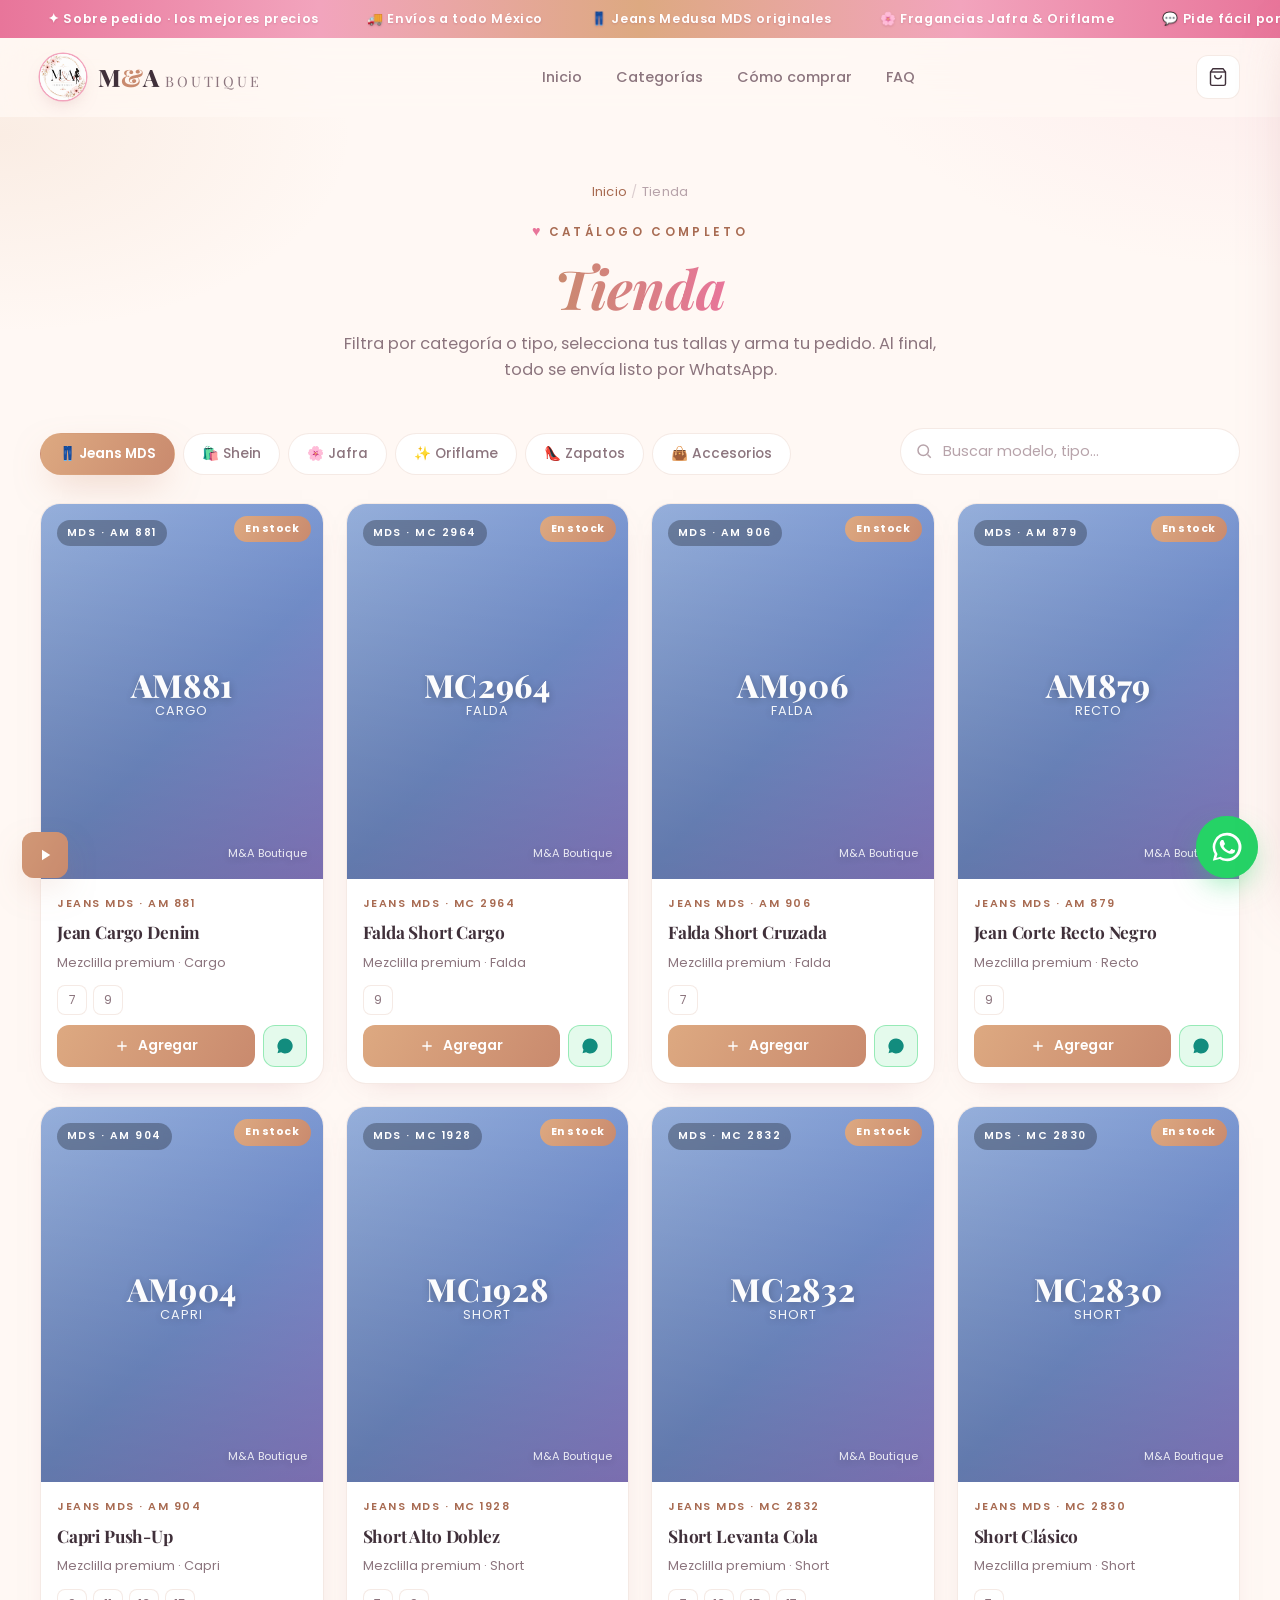
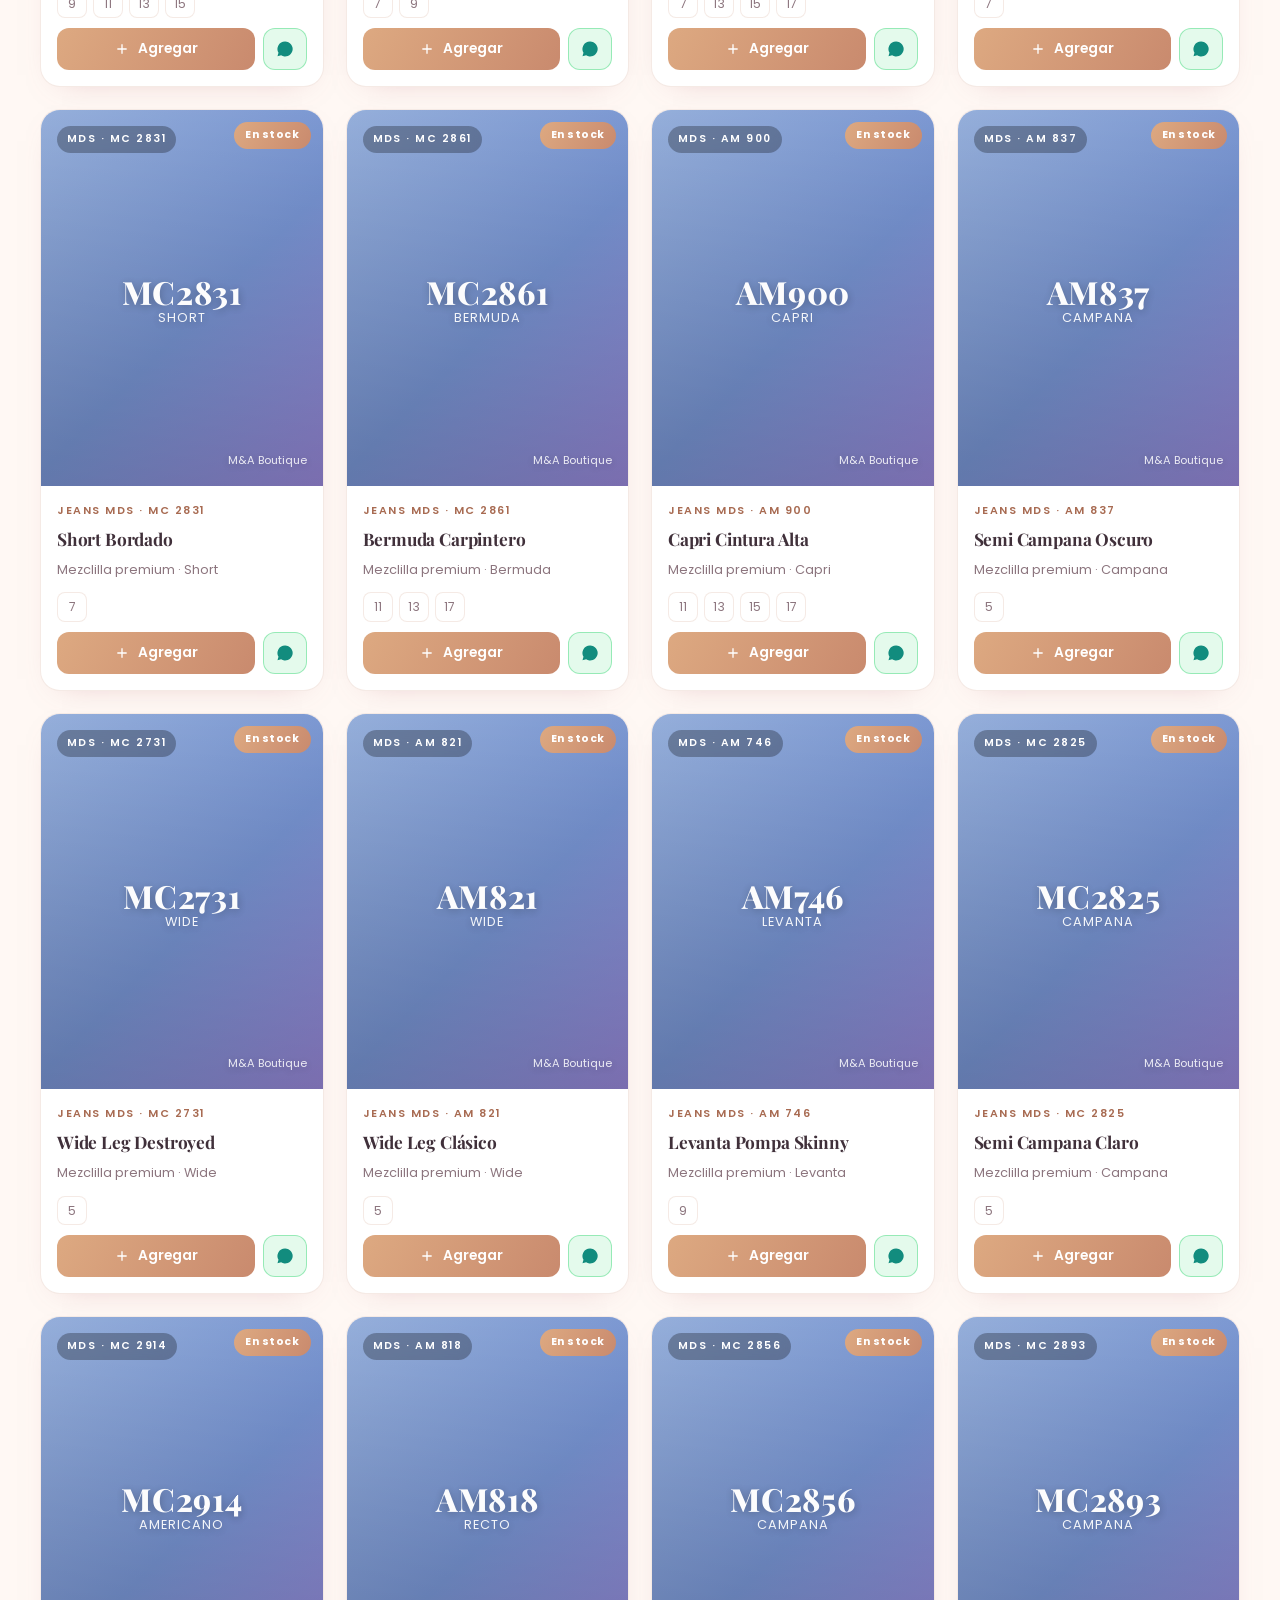
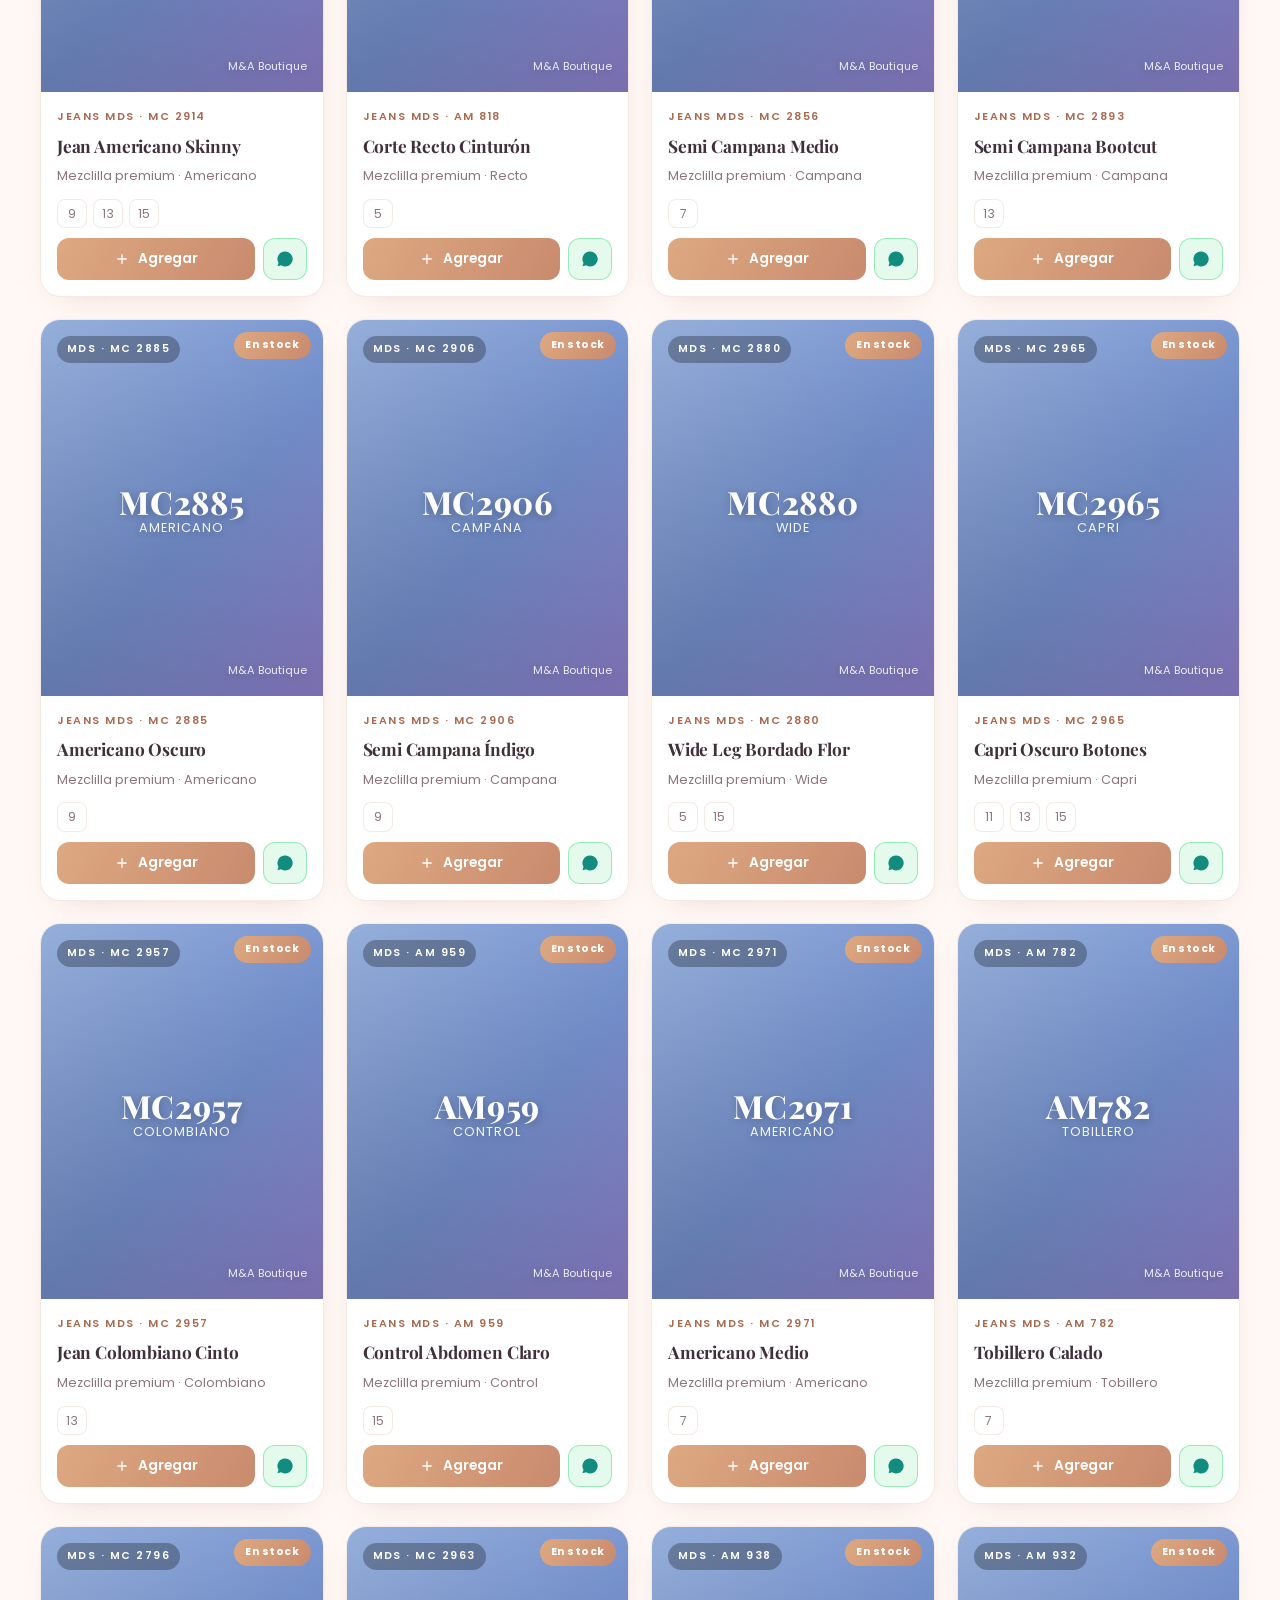
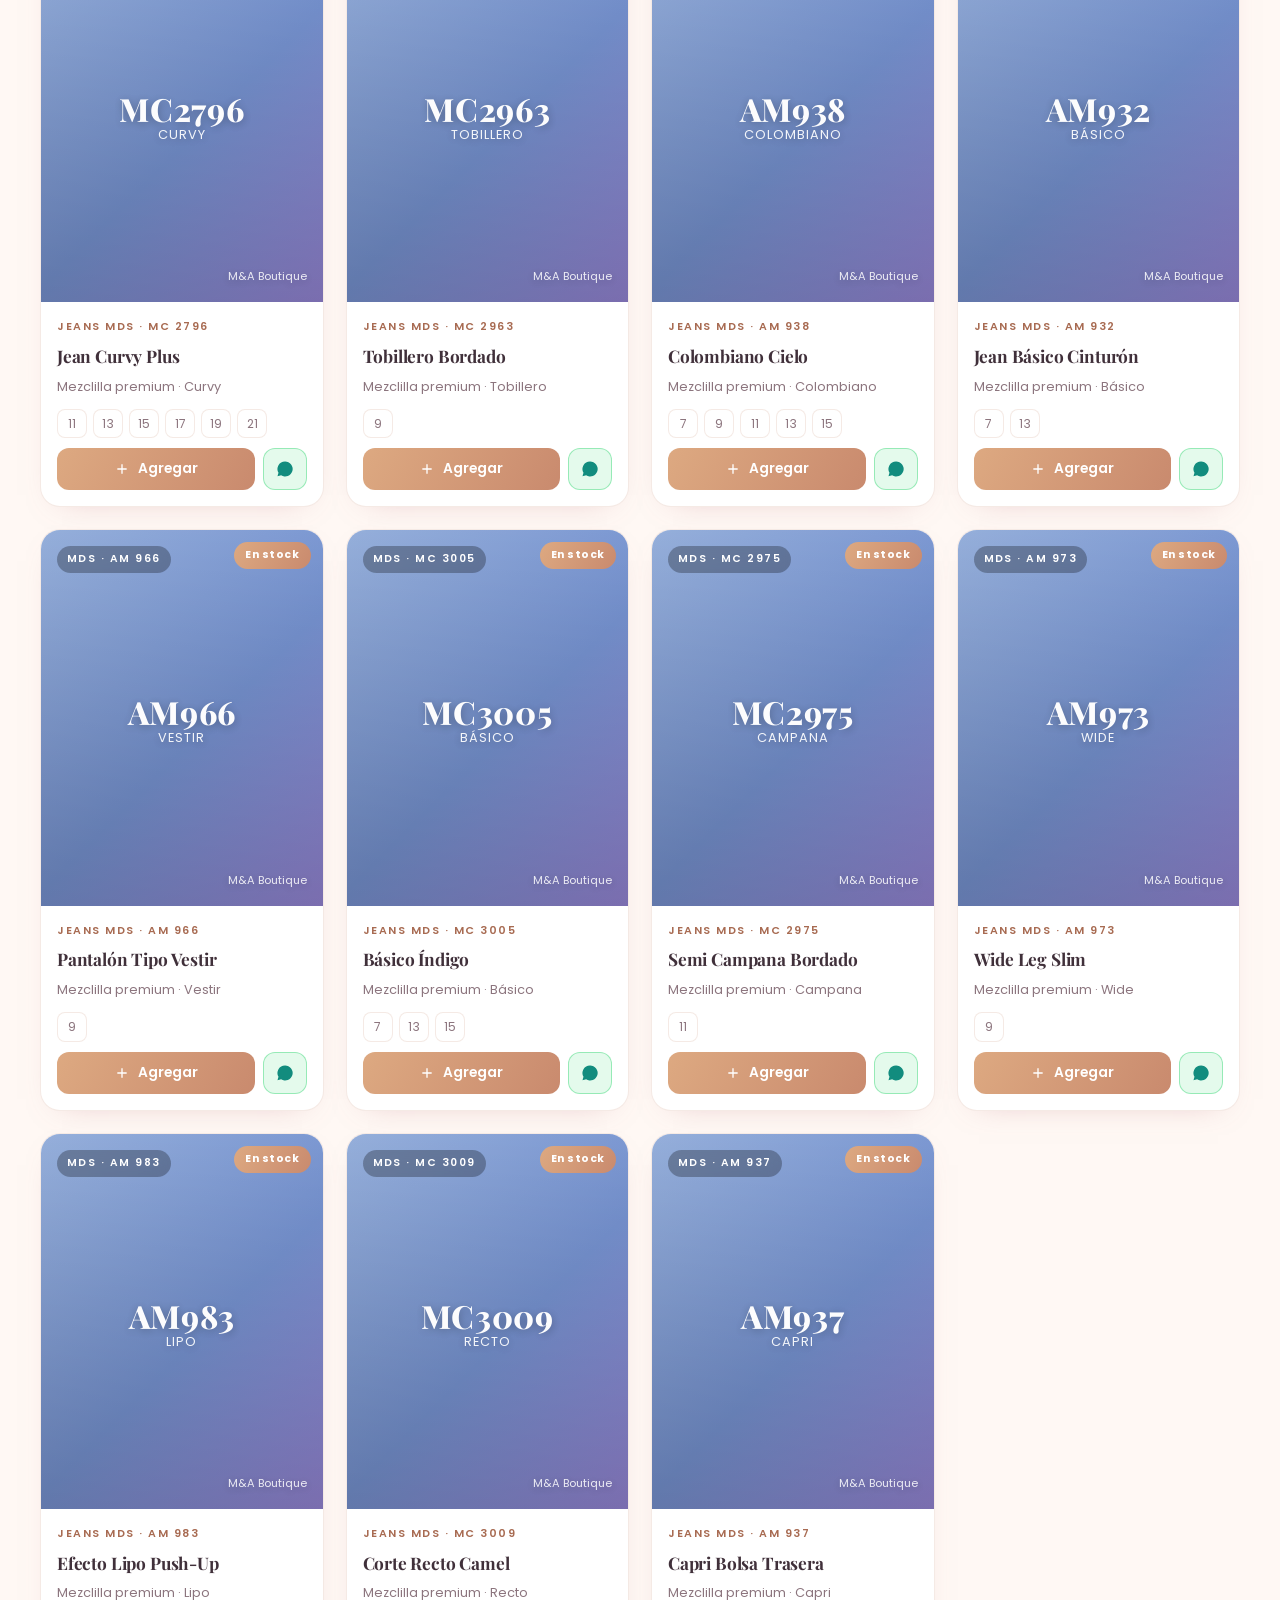
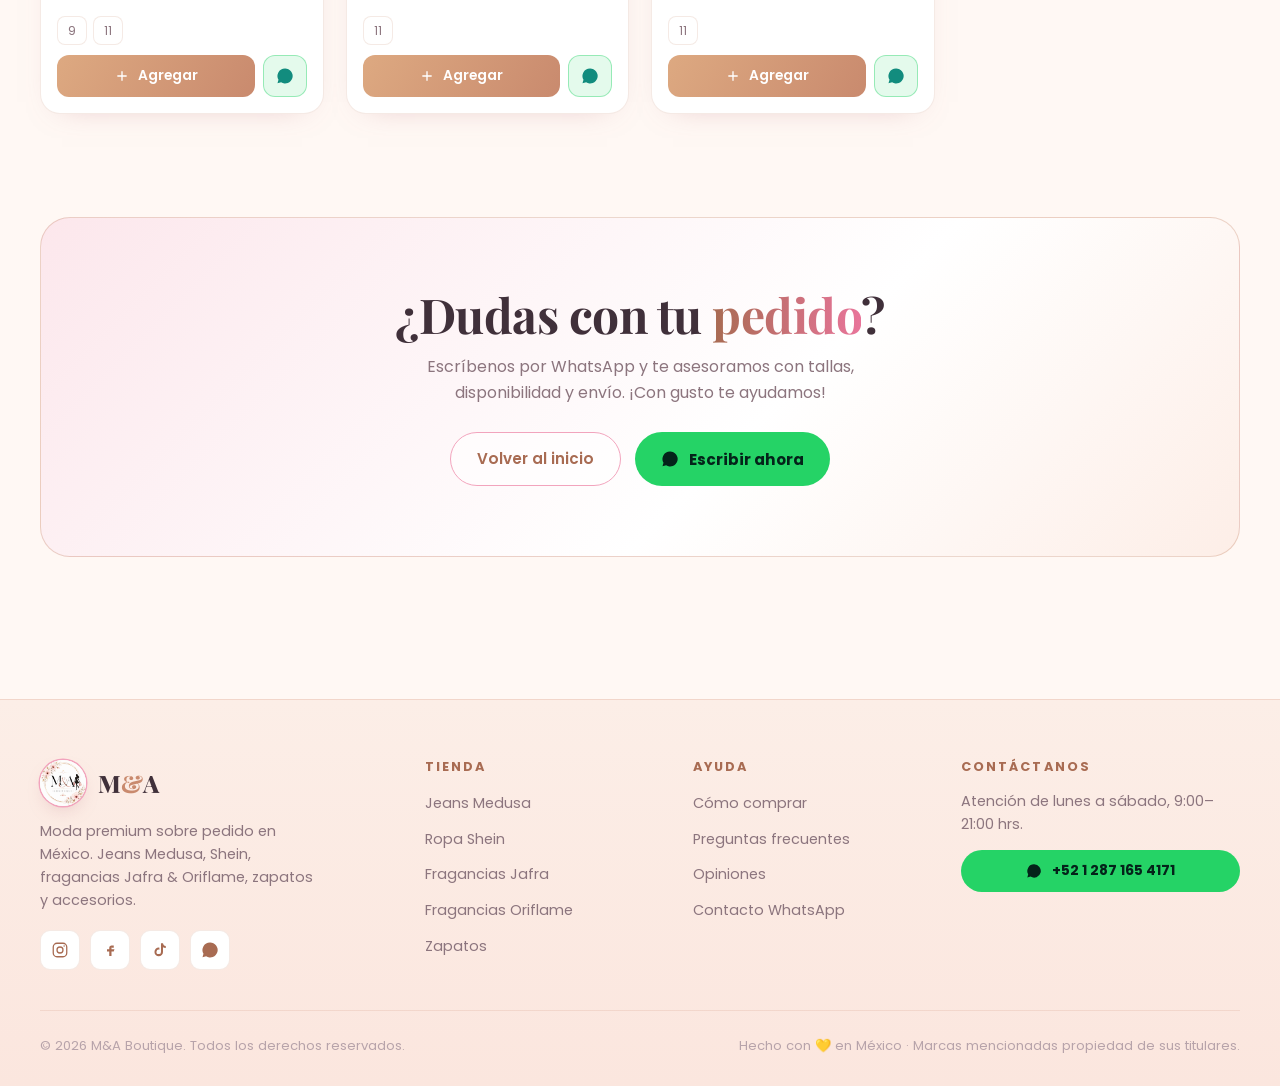
==== tienda.html @ 60275127 "M&A Boutique: sitio de ventas estático inicial - index.html (landing + destacados) y tienda.html (ca" ====
<!DOCTYPE html>
<html lang="es-MX">
<head>
<meta charset="UTF-8">
<meta name="viewport" content="width=device-width, initial-scale=1">
<meta name="theme-color" content="#fff8f4">

<!-- ============ SEO ============ -->
<title>Tienda | M&A Boutique · Jeans Medusa, Shein, Jafra, Oriflame, Zapatos</title>
<meta name="description" content="Catálogo completo de M&A Boutique: jeans Medusa (MDS), ropa Shein, fragancias Jafra y Oriflame, zapatos y accesorios sobre pedido. Filtra, elige tus tallas y pide por WhatsApp.">
<meta name="robots" content="index, follow, max-image-preview:large">
<link rel="canonical" href="https://maboutique.pages.dev/tienda.html">
<meta name="geo.region" content="MX">

<!-- ============ Open Graph ============ -->
<meta property="og:type" content="website">
<meta property="og:site_name" content="M&A Boutique">
<meta property="og:title" content="Tienda | M&A Boutique">
<meta property="og:description" content="Catálogo completo: jeans Medusa, Shein, Jafra, Oriflame, zapatos y accesorios. Pide por WhatsApp.">
<meta property="og:locale" content="es_MX">
<meta property="og:url" content="https://maboutique.pages.dev/tienda.html">
<meta property="og:image" content="assets/img/og-cover.svg">

<link rel="icon" href="assets/img/favicon.svg" type="image/svg+xml">
<link rel="apple-touch-icon" href="assets/img/favicon.svg">

<link rel="preconnect" href="https://fonts.googleapis.com">
<link rel="preconnect" href="https://fonts.gstatic.com" crossorigin>
<link href="https://fonts.googleapis.com/css2?family=Dancing+Script:wght@600;700&family=Playfair+Display:ital,wght@0,600;0,700;0,800;1,600&family=Poppins:wght@300;400;500;600;700&display=swap" rel="stylesheet">

<link rel="stylesheet" href="assets/css/styles.css">

<script type="application/ld+json">
{
  "@context":"https://schema.org",
  "@type":"BreadcrumbList",
  "itemListElement":[
    {"@type":"ListItem","position":1,"name":"Inicio","item":"https://maboutique.pages.dev/"},
    {"@type":"ListItem","position":2,"name":"Tienda","item":"https://maboutique.pages.dev/tienda.html"}
  ]
}
</script>
</head>
<body>

<!-- ============ Announcement ============ -->
<div class="marquee" aria-hidden="true">
  <div class="marquee__track">
    <span>✦ Sobre pedido · los mejores precios</span>
    <span>🚚 Envíos a todo México</span>
    <span>👖 Jeans Medusa MDS originales</span>
    <span>🌸 Fragancias Jafra & Oriflame</span>
    <span>💬 Pide fácil por WhatsApp</span>
    <span>✦ Sobre pedido · los mejores precios</span>
    <span>🚚 Envíos a todo México</span>
    <span>👖 Jeans Medusa MDS originales</span>
    <span>🌸 Fragancias Jafra & Oriflame</span>
    <span>💬 Pide fácil por WhatsApp</span>
  </div>
</div>

<!-- ============ Header ============ -->
<header class="header" id="header">
  <div class="container nav">
    <a href="index.html" class="brand" aria-label="M&A Boutique inicio">
      <span class="brand__logo"><img src="assets/img/logo.png" alt="M&A Boutique" width="46" height="46"></span>
      <span>M<span class="amp">&amp;</span>A <span class="brand__word" style="font-weight:400;font-size:.9rem;letter-spacing:.2em;color:var(--muted)">BOUTIQUE</span></span>
    </a>
    <nav class="nav__links" aria-label="Principal">
      <a href="index.html">Inicio</a>
      <a href="index.html#categorias">Categorías</a>
      <a href="index.html#comprar">Cómo comprar</a>
      <a href="index.html#faq">FAQ</a>
    </nav>
    <div class="nav__actions">
      <button class="icon-btn" id="openCart" aria-label="Abrir mi pedido">
        <svg width="20" height="20" viewBox="0 0 24 24" fill="none" stroke="currentColor" stroke-width="1.7"><path d="M6 2 3 6v14a2 2 0 0 0 2 2h14a2 2 0 0 0 2-2V6l-3-4Z"/><path d="M3 6h18"/><path d="M16 10a4 4 0 0 1-8 0"/></svg>
        <span class="cart-count" id="cartCount">0</span>
      </button>
      <button class="burger icon-btn" id="burger" aria-label="Abrir menú">
        <svg width="20" height="20" viewBox="0 0 24 24" fill="none" stroke="currentColor" stroke-width="1.8"><path d="M3 6h18M3 12h18M3 18h18"/></svg>
      </button>
    </div>
  </div>
</header>

<!-- ============ Mobile menu ============ -->
<div class="mobile-menu" id="mobileMenu">
  <button class="mm-close" id="mmClose" aria-label="Cerrar">&times;</button>
  <a href="index.html">Inicio</a>
  <a href="index.html#categorias">Categorías</a>
  <a href="index.html#comprar">Cómo comprar</a>
  <a href="index.html#faq">FAQ</a>
</div>

<main id="top">

  <!-- ============ Encabezado de tienda ============ -->
  <section class="section" style="padding-block:clamp(36px,6vw,64px) 0">
    <div class="container">
      <div class="center" style="max-width:680px">
        <nav class="reveal" style="font-size:.82rem;color:var(--muted-2);margin-bottom:16px;letter-spacing:.02em">
          <a href="index.html" style="color:var(--gold-deep)">Inicio</a> <span style="opacity:.5">/</span> Tienda
        </nav>
        <span class="eyebrow reveal">Catálogo completo</span>
        <h1 class="section-title reveal d1"><span class="accent">Tienda</span></h1>
        <p class="section-sub center reveal d2">Filtra por categoría o tipo, selecciona tus tallas y arma tu pedido. Al final, todo se envía listo por WhatsApp.</p>
      </div>
    </div>
  </section>

  <!-- ============ Tienda ============ -->
  <section class="section" id="tienda" style="padding-top:clamp(28px,4vw,44px)">
    <div class="container">
      <div class="shop-head reveal">
        <div class="tabs" id="tabs"></div>
        <div class="search-wrap">
          <svg width="18" height="18" viewBox="0 0 24 24" fill="none" stroke="currentColor" stroke-width="2"><circle cx="11" cy="11" r="7"/><path d="m21 21-4.3-4.3"/></svg>
          <input type="search" id="search" placeholder="Buscar modelo, tipo…" aria-label="Buscar productos">
        </div>
      </div>
      <div class="grid" id="grid"></div>
    </div>
  </section>

  <!-- ============ CTA band ============ -->
  <section class="section" style="padding-top:0">
    <div class="container">
      <div class="cta-band reveal">
        <div class="cta-band__bg"></div>
        <h2>¿Dudas con tu <span class="grad-text">pedido</span>?</h2>
        <p>Escríbenos por WhatsApp y te asesoramos con tallas, disponibilidad y envío. ¡Con gusto te ayudamos!</p>
        <div class="btns">
          <a href="index.html" class="btn btn-ghost">Volver al inicio</a>
          <button class="btn btn-wa" id="ctaWa">
            <svg width="18" height="18" viewBox="0 0 24 24" fill="currentColor"><path d="M12 2a10 10 0 0 0-8.7 15l-1.3 4.7 4.8-1.3A10 10 0 1 0 12 2Z"/></svg>
            Escribir ahora
          </button>
        </div>
      </div>
    </div>
  </section>

</main>

<!-- ============ Footer ============ -->
<footer class="footer">
  <div class="container">
    <div class="footer__grid">
      <div class="footer__brand">
        <a href="index.html" class="brand"><span class="brand__logo"><img src="assets/img/logo.png" alt="M&A Boutique" width="46" height="46"></span><span>M<span class="amp">&amp;</span>A</span></a>
        <p>Moda premium sobre pedido en México. Jeans Medusa, Shein, fragancias Jafra & Oriflame, zapatos y accesorios.</p>
        <div class="socials">
          <a href="#" aria-label="Instagram"><svg width="18" height="18" viewBox="0 0 24 24" fill="none" stroke="currentColor" stroke-width="1.7"><rect x="3" y="3" width="18" height="18" rx="5"/><circle cx="12" cy="12" r="4"/><circle cx="17.5" cy="6.5" r="1" fill="currentColor" stroke="none"/></svg></a>
          <a href="#" aria-label="Facebook"><svg width="18" height="18" viewBox="0 0 24 24" fill="currentColor"><path d="M14 9h3V6h-3c-1.7 0-3 1.3-3 3v2H8v3h3v6h3v-6h3l1-3h-4V9c0-.6.4-1 1-1Z"/></svg></a>
          <a href="#" aria-label="TikTok"><svg width="18" height="18" viewBox="0 0 24 24" fill="currentColor"><path d="M16 3c.3 2.1 1.6 3.6 3.7 3.8v2.6c-1.3.1-2.6-.3-3.7-1v6.1a5.7 5.7 0 1 1-5.7-5.7c.3 0 .6 0 .9.1v2.7a3 3 0 1 0 2.1 2.9V3H16Z"/></svg></a>
          <a href="#" id="waFoot" aria-label="WhatsApp"><svg width="18" height="18" viewBox="0 0 24 24" fill="currentColor"><path d="M12 2a10 10 0 0 0-8.7 15l-1.3 4.7 4.8-1.3A10 10 0 1 0 12 2Z"/></svg></a>
        </div>
      </div>
      <div><h4>Tienda</h4><ul>
        <li><a href="tienda.html?cat=medusa">Jeans Medusa</a></li>
        <li><a href="tienda.html?cat=shein">Ropa Shein</a></li>
        <li><a href="tienda.html?cat=jafra">Fragancias Jafra</a></li>
        <li><a href="tienda.html?cat=oriflame">Fragancias Oriflame</a></li>
        <li><a href="tienda.html?cat=zapatos">Zapatos</a></li>
      </ul></div>
      <div><h4>Ayuda</h4><ul>
        <li><a href="index.html#comprar">Cómo comprar</a></li>
        <li><a href="index.html#faq">Preguntas frecuentes</a></li>
        <li><a href="index.html#opiniones">Opiniones</a></li>
        <li><a href="#" id="waHelp">Contacto WhatsApp</a></li>
      </ul></div>
      <div>
        <h4>Contáctanos</h4>
        <p style="color:var(--muted);font-size:.9rem;margin-bottom:14px">Atención de lunes a sábado, 9:00–21:00 hrs.</p>
        <a href="#" class="btn btn-wa btn-sm" id="waFootBtn" style="width:100%">
          <svg width="16" height="16" viewBox="0 0 24 24" fill="currentColor"><path d="M12 2a10 10 0 0 0-8.7 15l-1.3 4.7 4.8-1.3A10 10 0 1 0 12 2Z"/></svg>
          +52 1 287 165 4171
        </a>
      </div>
    </div>
    <div class="footer__bar">
      <span>© <span id="year"></span> M&A Boutique. Todos los derechos reservados.</span>
      <span>Hecho con 💛 en México · Marcas mencionadas propiedad de sus titulares.</span>
    </div>
  </div>
</footer>

<!-- ============ WhatsApp float ============ -->
<div class="wa-float">
  <div class="wa-bubble" id="waBubble">
    <button class="close" id="waBubbleClose" aria-label="Cerrar">&times;</button>
    <b>M&A Boutique</b>
    <p>¡Hola! 👋 ¿Te ayudo a armar tu pedido? Escríbenos, respondemos rápido.</p>
  </div>
  <button class="wa-btn" id="waBtn" aria-label="Chatear por WhatsApp">
    <svg viewBox="0 0 24 24" fill="currentColor"><path d="M17.5 14.4c-.3-.2-1.7-.8-2-1-.3-.1-.5-.1-.6.2s-.7.9-.9 1.1c-.2.2-.3.2-.6.1-1.6-.8-2.6-1.4-3.7-3.2-.3-.5.3-.5.8-1.5.1-.2 0-.4 0-.5s-.6-1.5-.9-2.1c-.2-.5-.4-.4-.6-.4h-.5c-.2 0-.5.1-.7.3-.9.9-1.1 2-.7 3.2.6 1.9 1.9 3.4 3.6 4.6 2.3 1.6 3.7 1.7 4.9 1.5.7-.1 1.7-.7 1.9-1.4.2-.6.2-1.2.2-1.3-.1-.1-.3-.2-.6-.3Z"/><path d="M12 2a10 10 0 0 0-8.7 15l-1.3 4.7 4.8-1.3A10 10 0 1 0 12 2Zm0 18.2c-1.5 0-3-.4-4.3-1.1l-.3-.2-2.9.8.8-2.8-.2-.3A8.2 8.2 0 1 1 12 20.2Z"/></svg>
  </button>
</div>

<!-- Back to top -->
<button class="totop" id="toTop" aria-label="Volver arriba">
  <svg width="20" height="20" viewBox="0 0 24 24" fill="none" stroke="currentColor" stroke-width="2"><path d="M12 19V5M6 11l6-6 6 6"/></svg>
</button>

<!-- Música de fondo -->
<audio id="bgMusic" loop preload="auto"><source src="assets/audio/bg-music.mp3" type="audio/mpeg"></audio>
<button class="music-btn" id="musicBtn" aria-label="Reproducir música" title="Música de fondo">
  <span class="eq"><i></i><i></i><i></i><i></i></span>
  <svg class="icon-play" viewBox="0 0 24 24" fill="currentColor"><path d="M8 5v14l11-7z"/></svg>
</button>

<!-- ============ Cart drawer ============ -->
<div class="overlay" id="overlay"></div>
<aside class="drawer" id="drawer" aria-label="Mi pedido">
  <div class="drawer__head">
    <div><h3>Mi pedido</h3><div class="count" id="drawerCount">0 artículos</div></div>
    <button class="icon-btn" id="closeCart" aria-label="Cerrar">
      <svg width="20" height="20" viewBox="0 0 24 24" fill="none" stroke="currentColor" stroke-width="2"><path d="M18 6 6 18M6 6l12 12"/></svg>
    </button>
  </div>
  <div class="drawer__items" id="drawerItems"></div>
  <div class="drawer__foot" id="drawerFoot">
    <div class="drawer__total"><span>Total de artículos</span><b id="totalItems">0</b></div>
    <button class="btn btn-wa btn-block" id="checkout">
      <svg width="18" height="18" viewBox="0 0 24 24" fill="currentColor"><path d="M12 2a10 10 0 0 0-8.7 15l-1.3 4.7 4.8-1.3A10 10 0 1 0 12 2Z"/></svg>
      Finalizar pedido por WhatsApp
    </button>
    <p class="drawer__note">Tu pedido se enviará listo a nuestro WhatsApp. Confirmamos precio y disponibilidad antes de pagar.</p>
  </div>
</aside>

<div class="toast-wrap" id="toastWrap"></div>

<script src="assets/js/products.js"></script>
<script src="assets/js/app.js"></script>
</body>
</html>
---- assets/css/styles.css ----
/* =============================================================
   M&A BOUTIQUE — Design System
   Cute · romántico · rose-gold + rosa pétalo + crema (según logo)
   ============================================================= */

:root{
  /* Paleta clara "cute" */
  --bg:            #fff8f4;
  --bg-2:          #fceee7;
  --surface:       #ffffff;
  --surface-2:     #fdf2ec;
  --line:          rgba(200,138,110,.18);
  --line-strong:   rgba(200,138,110,.34);
  --text:          #40303a;
  --muted:         #8c757e;
  --muted-2:       #b7a3aa;

  --gold:          #c98a6e;   /* rose-gold principal */
  --gold-2:        #dda981;   /* rose-gold claro */
  --gold-deep:     #a86b52;   /* cobre */
  --rose:          #f2a4bd;   /* rosa pétalo */
  --rose-2:        #e8759a;   /* rosa fuerte */
  --blush:         #fce7ec;
  --wa:            #25d366;
  --wa-dark:       #128c7e;

  /* Gradientes por categoría (pastel cute) */
  --g-medusa:    linear-gradient(135deg,#9db8e6 0%,#7c9adb 55%,#9d8ce0 100%);
  --g-shein:     linear-gradient(135deg,#ff9ec4 0%,#f072b0 60%,#c77df0 100%);
  --g-jafra:     linear-gradient(135deg,#f6cf98 0%,#e0a06a 55%,#cf885f 100%);
  --g-oriflame:  linear-gradient(135deg,#94ded2 0%,#5cbdb0 55%,#54a6b6 100%);
  --g-zapatos:   linear-gradient(135deg,#fbc9d5 0%,#ef9bb0 55%,#e084a0 100%);
  --g-accesorios:linear-gradient(135deg,#ceb8f7 0%,#ac90ee 55%,#957fd6 100%);

  --radius:      20px;
  --radius-sm:   14px;
  --radius-lg:   30px;
  --shadow:      0 22px 55px -22px rgba(183,110,121,.38);
  --shadow-gold: 0 14px 36px -12px rgba(201,138,110,.5);
  --ease:        cubic-bezier(.2,.7,.2,1);

  --font-display: "Playfair Display","Bodoni MT","Didot",Georgia,serif;
  --font-script:  "Dancing Script","Segoe Script",cursive;
  --font-body:    "Poppins","Inter",-apple-system,BlinkMacSystemFont,"Segoe UI",Roboto,sans-serif;

  --maxw: 1240px;
}

/* -------------------- Reset -------------------- */
*,*::before,*::after{box-sizing:border-box;margin:0;padding:0}
html{scroll-behavior:smooth;-webkit-text-size-adjust:100%;overflow-x:hidden}
body{
  font-family:var(--font-body);
  background:var(--bg);
  color:var(--text);
  line-height:1.6;
  overflow-x:hidden;
  -webkit-font-smoothing:antialiased;
  background-image:
    radial-gradient(ellipse 60% 50% at 100% 0%,rgba(242,164,189,.16),transparent 60%),
    radial-gradient(ellipse 50% 40% at 0% 15%,rgba(221,169,129,.14),transparent 55%);
  background-attachment:fixed;
}
img{display:block;max-width:100%;height:auto}
a{color:inherit;text-decoration:none}
button{font-family:inherit;cursor:pointer;border:none;background:none;color:inherit}
ul{list-style:none}
h1,h2,h3,h4{font-family:var(--font-display);font-weight:700;line-height:1.1;letter-spacing:-.01em;color:var(--text)}
::selection{background:var(--rose);color:#fff}

/* Scrollbar */
::-webkit-scrollbar{width:11px;height:11px}
::-webkit-scrollbar-track{background:var(--bg-2)}
::-webkit-scrollbar-thumb{background:var(--rose);border-radius:20px;border:2px solid var(--bg-2)}
::-webkit-scrollbar-thumb:hover{background:var(--rose-2)}

/* -------------------- Layout helpers -------------------- */
.container{width:100%;max-width:var(--maxw);margin-inline:auto;padding-inline:20px}
.section{padding-block:clamp(56px,8vw,110px);position:relative}
.eyebrow{
  display:inline-flex;align-items:center;gap:8px;
  font-size:.74rem;letter-spacing:.28em;text-transform:uppercase;
  color:var(--gold-deep);font-weight:600;margin-bottom:14px;
}
.eyebrow::before{content:"♥";color:var(--rose-2);letter-spacing:0;font-size:.9rem}
.section-title{font-size:clamp(2rem,5vw,3.4rem);margin-bottom:14px}
.section-title .accent{
  background:linear-gradient(90deg,var(--gold),var(--rose-2));
  -webkit-background-clip:text;background-clip:text;color:transparent;font-style:italic;
}
.section-sub{color:var(--muted);max-width:620px;font-size:1.02rem}
.center{text-align:center;margin-inline:auto}
.grad-text{
  background:linear-gradient(90deg,var(--gold-deep),var(--rose-2));
  -webkit-background-clip:text;background-clip:text;color:transparent;
}

/* -------------------- Buttons -------------------- */
.btn{
  display:inline-flex;align-items:center;justify-content:center;gap:10px;
  padding:14px 26px;border-radius:999px;font-weight:600;font-size:.95rem;
  transition:transform .35s var(--ease),box-shadow .35s var(--ease),background .3s;
  will-change:transform;position:relative;overflow:hidden;white-space:nowrap;
}
.btn:active{transform:scale(.96)}
.btn-gold{
  background:linear-gradient(120deg,var(--gold-2),var(--gold) 55%,var(--gold-deep));
  color:#fff;box-shadow:var(--shadow-gold);
}
.btn-gold:hover{transform:translateY(-3px)}
.btn-gold::after{
  content:"";position:absolute;inset:0;transform:translateX(-120%);
  background:linear-gradient(110deg,transparent 20%,rgba(255,255,255,.55) 50%,transparent 80%);
}
.btn-gold:hover::after{animation:shine 1s var(--ease)}
@keyframes shine{to{transform:translateX(120%)}}
.btn-ghost{border:1.5px solid var(--rose);color:var(--gold-deep);background:rgba(255,255,255,.5)}
.btn-ghost:hover{border-color:var(--rose-2);color:var(--rose-2);transform:translateY(-3px);background:#fff}
.btn-wa{background:var(--wa);color:#04231a;font-weight:700}
.btn-wa:hover{transform:translateY(-3px);box-shadow:0 14px 34px -12px rgba(37,211,102,.55)}
.btn-block{width:100%}
.btn-sm{padding:10px 18px;font-size:.86rem}

/* -------------------- Announcement marquee -------------------- */
.marquee{
  background:linear-gradient(90deg,var(--rose-2),var(--rose),var(--gold-2),var(--rose),var(--rose-2));
  color:#fff;font-weight:600;font-size:.8rem;letter-spacing:.05em;
  overflow:hidden;white-space:nowrap;padding:9px 0;position:relative;z-index:60;
  text-shadow:0 1px 2px rgba(160,60,90,.25);
}
.marquee__track{display:inline-flex;gap:48px;animation:marq 26s linear infinite;padding-left:48px}
.marquee span{display:inline-flex;align-items:center;gap:10px}
@keyframes marq{to{transform:translateX(-50%)}}

/* -------------------- Header -------------------- */
.header{
  position:sticky;top:0;z-index:50;
  background:rgba(255,248,244,.75);backdrop-filter:blur(16px) saturate(140%);
  border-bottom:1px solid transparent;transition:padding .3s var(--ease),background .3s,border-color .3s;
}
.header.scrolled{border-color:var(--line);background:rgba(255,248,244,.92);box-shadow:0 6px 24px -18px rgba(183,110,121,.6)}
.nav{display:flex;align-items:center;justify-content:space-between;gap:20px;padding-block:16px;transition:padding-block .3s}
.header.scrolled .nav{padding-block:10px}
.brand{display:flex;align-items:center;gap:12px;font-family:var(--font-display);font-size:1.5rem;font-weight:800;letter-spacing:.02em}
.brand .amp{color:var(--gold)}
.brand__mark{
  width:42px;height:42px;border-radius:12px;display:grid;place-items:center;
  background:linear-gradient(135deg,var(--gold),var(--gold-deep));color:#fff;
  font-weight:800;font-size:1.05rem;box-shadow:var(--shadow-gold);flex-shrink:0;
}
.brand__logo{
  width:46px;height:46px;border-radius:50%;flex-shrink:0;overflow:hidden;
  background:radial-gradient(circle,#fff,#fbf3ef);
  box-shadow:0 0 0 1.5px var(--rose),0 8px 20px -8px rgba(183,110,121,.4);
}
.brand__logo img{width:100%;height:100%;object-fit:cover;transform:scale(1.02)}
.nav__links{display:flex;align-items:center;gap:6px}
.nav__links a{
  padding:9px 14px;border-radius:999px;font-size:.9rem;color:var(--muted);
  font-weight:500;transition:color .25s,background .25s;position:relative;
}
.nav__links a:hover{color:var(--gold-deep);background:var(--blush)}
.nav__actions{display:flex;align-items:center;gap:12px}
.icon-btn{
  width:44px;height:44px;border-radius:12px;display:grid;place-items:center;
  border:1px solid var(--line);background:#fff;color:var(--text);
  transition:.25s var(--ease);position:relative;
}
.icon-btn:hover{border-color:var(--rose);color:var(--rose-2);transform:translateY(-2px)}
.cart-count{
  position:absolute;top:-7px;right:-7px;min-width:20px;height:20px;padding:0 5px;
  background:var(--rose-2);color:#fff;border-radius:999px;font-size:.7rem;font-weight:700;
  display:grid;place-items:center;transform:scale(0);transition:transform .3s var(--ease);
}
.cart-count.show{transform:scale(1)}
.cart-count.bump{animation:bump .4s var(--ease)}
@keyframes bump{0%,100%{transform:scale(1)}40%{transform:scale(1.4)}}
.burger{display:none}

/* -------------------- Hero -------------------- */
.hero{position:relative;padding-block:clamp(60px,10vw,120px) clamp(40px,7vw,90px);overflow:hidden}
.hero__bg{position:absolute;inset:0;z-index:-2}
.blob{position:absolute;border-radius:50%;filter:blur(72px);opacity:.55;mix-blend-mode:multiply}
.blob.b1{width:520px;height:520px;background:radial-gradient(circle,#ffb6cf,transparent 70%);top:-160px;left:-120px;animation:float1 16s ease-in-out infinite}
.blob.b2{width:460px;height:460px;background:radial-gradient(circle,#f6cf98,transparent 70%);top:120px;right:-140px;animation:float2 20s ease-in-out infinite}
.blob.b3{width:380px;height:380px;background:radial-gradient(circle,#ceb8f7,transparent 70%);bottom:-120px;left:40%;opacity:.4;animation:float1 22s ease-in-out infinite reverse}
@keyframes float1{50%{transform:translate(40px,-30px) scale(1.08)}}
@keyframes float2{50%{transform:translate(-50px,30px) scale(1.1)}}
.hero__grid{
  position:absolute;inset:0;z-index:-1;opacity:.5;
  background-image:linear-gradient(var(--line) 1px,transparent 1px),linear-gradient(90deg,var(--line) 1px,transparent 1px);
  background-size:52px 52px;-webkit-mask-image:radial-gradient(ellipse 80% 60% at 50% 30%,#000 20%,transparent 75%);
          mask-image:radial-gradient(ellipse 80% 60% at 50% 30%,#000 20%,transparent 75%);
}
.hero__inner{display:grid;grid-template-columns:1.1fr .9fr;gap:40px;align-items:center}
.hero__inner>*{min-width:0}
.nav{min-width:0}
.brand{min-width:0}
.hero__badge{
  display:inline-flex;align-items:center;gap:10px;padding:8px 16px;border-radius:999px;
  border:1px solid var(--line-strong);background:#fff;
  font-size:.8rem;color:var(--muted);margin-bottom:22px;box-shadow:0 6px 18px -12px rgba(183,110,121,.4);
}
.hero__badge .dot{width:8px;height:8px;border-radius:50%;background:var(--wa);box-shadow:0 0 0 0 var(--wa);animation:pulse 2s infinite}
@keyframes pulse{70%{box-shadow:0 0 0 8px transparent}100%{box-shadow:0 0 0 0 transparent}}
.hero h1{font-size:clamp(2.6rem,6.4vw,5rem);margin-bottom:20px}
.hero h1 em{font-family:var(--font-script);font-style:normal;font-weight:700;font-size:1.15em;line-height:.9}
.hero__lead{font-size:clamp(1rem,1.4vw,1.18rem);color:var(--muted);max-width:520px;margin-bottom:30px}
.hero__lead b{color:var(--gold-deep)}
.hero__cta{display:flex;gap:14px;flex-wrap:wrap}
.hero__stats{display:flex;gap:30px;margin-top:38px;flex-wrap:wrap}
.stat b{font-family:var(--font-display);font-size:1.9rem;display:block;line-height:1}
.stat span{font-size:.82rem;color:var(--muted-2);letter-spacing:.04em}

/* Hero visual — collage de tarjetas flotantes */
.hero__visual{position:relative;height:520px}
.float-card{
  position:absolute;width:210px;border-radius:var(--radius);overflow:hidden;
  box-shadow:var(--shadow);border:1px solid var(--line-strong);
  animation:bob 6s ease-in-out infinite;background:var(--surface);
}
.float-card .fc-media{height:230px;display:grid;place-items:center;color:#fff;position:relative;text-align:center;text-shadow:0 2px 10px rgba(0,0,0,.28)}
.float-card .fc-tag{position:absolute;top:10px;left:10px;font-size:.66rem;letter-spacing:.15em;background:rgba(0,0,0,.28);padding:4px 9px;border-radius:999px;backdrop-filter:blur(6px);text-shadow:none}
.float-card .fc-body{padding:12px 14px;background:var(--surface)}
.float-card .fc-body b{font-family:var(--font-display);font-size:1rem}
.float-card .fc-body span{font-size:.76rem;color:var(--muted)}
.fc1{top:0;left:8%;animation-delay:0s;z-index:3}
.fc2{top:70px;right:0;width:190px;animation-delay:-2s;z-index:2}
.fc3{bottom:0;left:0;width:180px;animation-delay:-4s;z-index:1}
@keyframes bob{50%{transform:translateY(-18px)}}
.hero__ring{position:absolute;inset:auto;top:50%;left:50%;width:400px;height:400px;transform:translate(-50%,-50%);border:1.5px dashed var(--rose);border-radius:50%;z-index:0;opacity:.7;animation:spin 40s linear infinite}
.hero__ring.ring2{width:470px;height:470px;border-style:dotted;border-color:var(--gold-2);opacity:.55;animation:spin 60s linear infinite reverse}
@keyframes spin{to{transform:translate(-50%,-50%) rotate(360deg)}}
/* ---- Moneda / medalla 3D ---- */
.hero__coin{
  position:absolute;top:50%;left:50%;transform:translate(-50%,-50%);
  width:320px;height:320px;z-index:2;perspective:1400px;
}
.coin-tilt{width:100%;height:100%;transform-style:preserve-3d;transform:rotateX(-8deg)}
.coin-spin{
  position:relative;width:100%;height:100%;transform-style:preserve-3d;
  animation:coinSpin 15s linear infinite;
}
@keyframes coinSpin{from{transform:rotateY(0)}to{transform:rotateY(360deg)}}
.coin-face{
  position:absolute;inset:0;border-radius:50%;overflow:hidden;
  -webkit-backface-visibility:hidden;backface-visibility:hidden;
  background:radial-gradient(circle at 38% 32%,#fff,#fbeee7 70%,#f3ddd2);
  box-shadow:0 0 0 3px var(--gold-2),0 0 0 7px rgba(255,255,255,.7),0 0 0 9px var(--rose),
             inset 0 0 26px rgba(168,107,82,.18);
}
.coin-front img{width:100%;height:100%;object-fit:cover;transform:scale(1.05)}
/* brillo/gloss que da sensación 3D */
.coin-face::after{
  content:"";position:absolute;inset:0;border-radius:50%;pointer-events:none;
  background:linear-gradient(125deg,rgba(255,255,255,.55) 0%,rgba(255,255,255,0) 32%,rgba(255,255,255,0) 68%,rgba(168,107,82,.18) 100%);
}
.coin-back{transform:rotateY(180deg);display:grid;place-items:center}
.coin-back__deco{display:flex;flex-direction:column;align-items:center;gap:6px;text-align:center}
.coin-back .cb-crown{color:var(--rose-2);font-size:1.3rem;line-height:1}
.coin-back .cb-mono{
  font-family:var(--font-display);font-weight:800;font-size:3.6rem;line-height:.9;
  background:linear-gradient(135deg,var(--gold-2),var(--gold-deep));
  -webkit-background-clip:text;background-clip:text;color:transparent;
}
.coin-back .cb-mono .amp{background:linear-gradient(135deg,var(--rose),var(--rose-2));-webkit-background-clip:text;background-clip:text;color:transparent}
.coin-back .cb-sub{font-family:var(--font-body);letter-spacing:.42em;font-size:.8rem;color:var(--gold-deep);font-weight:600;padding-left:.42em}
.coin-back .cb-hanger{color:var(--gold-2);font-size:1rem;letter-spacing:.2em}
/* sombra proyectada bajo la moneda (refuerza el 3D) */
.coin-shadow{
  position:absolute;top:calc(50% + 150px);left:50%;width:230px;height:34px;
  transform:translate(-50%,-50%);border-radius:50%;z-index:0;
  background:radial-gradient(ellipse,rgba(120,60,80,.35),transparent 70%);
  filter:blur(4px);animation:coinShadow 15s linear infinite;
}
@keyframes coinShadow{0%,100%{width:230px;opacity:.35}50%{width:150px;opacity:.2}}

/* -------------------- Category showcase -------------------- */
.cats{display:grid;grid-template-columns:repeat(3,1fr);gap:18px;margin-top:44px}
.cat-card{
  position:relative;border-radius:var(--radius);overflow:hidden;min-height:200px;
  padding:24px;display:flex;flex-direction:column;justify-content:flex-end;
  border:1px solid var(--line);isolation:isolate;transition:transform .5s var(--ease),box-shadow .5s;
  cursor:pointer;
}
.cat-card:hover{transform:translateY(-6px);box-shadow:var(--shadow)}
.cat-card__bg{position:absolute;inset:0;z-index:-1;opacity:.95;transition:transform .8s var(--ease)}
.cat-card:hover .cat-card__bg{transform:scale(1.08)}
.cat-card::after{content:"";position:absolute;inset:0;z-index:-1;background:linear-gradient(180deg,transparent 25%,rgba(70,30,45,.72))}
.cat-card__icon{font-size:2rem;margin-bottom:auto;filter:drop-shadow(0 4px 10px rgba(0,0,0,.35))}
.cat-card h3{font-size:1.4rem;margin-bottom:4px;color:#fff}
.cat-card p{font-size:.86rem;color:rgba(255,255,255,.88);margin-bottom:12px}
.cat-card .cat-go{font-size:.82rem;color:#fff;font-weight:600;display:inline-flex;gap:6px;align-items:center;transition:gap .3s}
.cat-card:hover .cat-go{gap:12px}

/* -------------------- Toolbar (filtros) -------------------- */
.shop-head{display:flex;justify-content:space-between;align-items:flex-end;gap:20px;flex-wrap:wrap;margin-bottom:28px}
.tabs{display:flex;gap:8px;flex-wrap:wrap}
.tab{
  padding:10px 18px;border-radius:999px;border:1px solid var(--line);
  font-size:.86rem;font-weight:500;color:var(--muted);background:#fff;
  transition:.25s var(--ease);white-space:nowrap;
}
.tab:hover{color:var(--gold-deep);border-color:var(--rose)}
.tab.active{background:linear-gradient(120deg,var(--gold-2),var(--gold));color:#fff;border-color:transparent;font-weight:600;box-shadow:var(--shadow-gold)}
.search-wrap{position:relative;flex:1;min-width:220px;max-width:340px}
.search-wrap input{
  width:100%;padding:12px 16px 12px 42px;border-radius:999px;border:1px solid var(--line);
  background:#fff;color:var(--text);font-size:.9rem;font-family:inherit;transition:border .25s,box-shadow .25s;
}
.search-wrap input::placeholder{color:var(--muted-2)}
.search-wrap input:focus{outline:none;border-color:var(--rose);box-shadow:0 0 0 4px rgba(242,164,189,.2)}
.search-wrap svg{position:absolute;left:15px;top:50%;transform:translateY(-50%);color:var(--muted-2)}
.subfilters{display:flex;gap:8px;overflow-x:auto;padding-bottom:8px;margin-bottom:26px;-ms-overflow-style:none;scrollbar-width:none}
.subfilters::-webkit-scrollbar{display:none}
.chip{
  padding:7px 15px;border-radius:999px;border:1px solid var(--line);font-size:.8rem;
  color:var(--muted);white-space:nowrap;transition:.2s;flex-shrink:0;background:#fff;
}
.chip:hover{color:var(--gold-deep)}
.chip.active{background:var(--blush);border-color:var(--rose);color:var(--rose-2);font-weight:600}

/* -------------------- Product grid -------------------- */
.grid{display:grid;grid-template-columns:repeat(auto-fill,minmax(230px,1fr));gap:22px}
.pcard{
  background:var(--surface);border:1px solid var(--line);border-radius:var(--radius);
  overflow:hidden;display:flex;flex-direction:column;position:relative;
  transition:transform .4s var(--ease),box-shadow .4s,border-color .4s;transform-style:preserve-3d;
  box-shadow:0 10px 30px -22px rgba(183,110,121,.5);
}
.pcard:hover{border-color:var(--rose);box-shadow:var(--shadow)}
.pcard__media{position:relative;aspect-ratio:3/4;overflow:hidden}
.pcard__ph{
  position:absolute;inset:0;display:flex;flex-direction:column;justify-content:space-between;
  padding:16px;color:#fff;text-shadow:0 2px 10px rgba(0,0,0,.28);
}
.pcard__ph::before{content:"";position:absolute;inset:0;background:linear-gradient(180deg,rgba(0,0,0,.05),rgba(0,0,0,.22))}
.pcard__ph .ph-code{
  position:relative;align-self:flex-start;font-size:.66rem;letter-spacing:.14em;font-weight:600;
  background:rgba(0,0,0,.28);backdrop-filter:blur(6px);padding:5px 10px;border-radius:999px;text-shadow:none;
}
.pcard__ph .ph-mark{position:relative;font-family:var(--font-display);font-size:2rem;font-weight:800;opacity:.98;text-align:center;line-height:1;letter-spacing:.02em}
.pcard__ph .ph-tipo{position:relative;font-size:.8rem;text-align:center;opacity:.92;letter-spacing:.08em;text-transform:uppercase}
.pcard__img{position:absolute;inset:0;width:100%;height:100%;object-fit:cover;z-index:2;transition:transform .7s var(--ease)}
.pcard:hover .pcard__img{transform:scale(1.07)}
.pcard__badge{
  position:absolute;top:12px;right:12px;z-index:5;font-size:.66rem;font-weight:700;letter-spacing:.05em;
  padding:5px 11px;border-radius:999px;background:linear-gradient(120deg,var(--gold-2),var(--gold));color:#fff;
}
.pcard__badge.order{background:rgba(255,255,255,.9);color:var(--gold-deep);backdrop-filter:blur(6px)}
.pcard__fav{
  position:absolute;top:12px;left:12px;z-index:5;width:34px;height:34px;border-radius:50%;
  display:grid;place-items:center;background:rgba(255,255,255,.85);backdrop-filter:blur(6px);color:var(--muted-2);
  opacity:0;transform:translateY(-6px);transition:.3s var(--ease);font-size:.9rem;
}
.pcard:hover .pcard__fav{opacity:1;transform:translateY(0)}
.pcard__fav.on{color:var(--rose-2)}
.pcard__body{padding:16px;display:flex;flex-direction:column;gap:10px;flex:1}
.pcard__cat{font-size:.68rem;letter-spacing:.14em;text-transform:uppercase;color:var(--gold-deep);font-weight:600}
.pcard__name{font-family:var(--font-display);font-size:1.08rem;line-height:1.2}
.pcard__meta{font-size:.8rem;color:var(--muted);display:flex;align-items:center;gap:8px;flex-wrap:wrap}
.pcard__sizes{display:flex;flex-wrap:wrap;gap:6px;margin-top:2px}
.size-pill{
  min-width:30px;padding:4px 8px;border-radius:8px;border:1px solid var(--line);
  font-size:.76rem;text-align:center;color:var(--muted);cursor:pointer;transition:.2s;user-select:none;background:#fff;
}
.size-pill:hover{border-color:var(--rose);color:var(--gold-deep)}
.size-pill.sel{background:var(--gold);color:#fff;border-color:var(--gold);font-weight:600}
.pcard__foot{margin-top:auto;display:flex;gap:8px}
.add-btn{
  flex:1;padding:11px;border-radius:12px;font-weight:600;font-size:.86rem;
  background:linear-gradient(120deg,var(--gold-2),var(--gold));color:#fff;transition:.3s var(--ease);
  display:flex;align-items:center;justify-content:center;gap:8px;
}
.add-btn:hover{transform:translateY(-2px);box-shadow:var(--shadow-gold)}
.add-btn.added{background:var(--wa);color:#04231a}
.wa-mini{
  width:44px;flex-shrink:0;border-radius:12px;background:rgba(37,211,102,.12);border:1px solid rgba(37,211,102,.4);
  color:var(--wa-dark);display:grid;place-items:center;transition:.3s}
.wa-mini:hover{background:var(--wa);color:#fff}
.empty{grid-column:1/-1;text-align:center;padding:60px 20px;color:var(--muted)}
.empty b{display:block;font-family:var(--font-display);font-size:1.4rem;color:var(--text);margin-bottom:6px}

/* -------------------- Steps (cómo comprar) -------------------- */
.steps{display:grid;grid-template-columns:repeat(3,1fr);gap:22px;margin-top:44px;counter-reset:s}
.step{
  background:var(--surface);border:1px solid var(--line);border-radius:var(--radius);padding:30px 26px;position:relative;
  transition:transform .4s var(--ease),border-color .4s,box-shadow .4s;overflow:hidden;
  box-shadow:0 12px 34px -26px rgba(183,110,121,.6);
}
.step:hover{transform:translateY(-6px);border-color:var(--rose);box-shadow:var(--shadow)}
.step::before{
  counter-increment:s;content:"0" counter(s);position:absolute;top:-10px;right:14px;
  font-family:var(--font-display);font-size:5rem;font-weight:800;color:rgba(201,138,110,.12);
}
.step__ic{width:52px;height:52px;border-radius:14px;display:grid;place-items:center;font-size:1.5rem;
  background:linear-gradient(135deg,var(--blush),#fff);border:1px solid var(--line-strong);margin-bottom:16px}
.step h3{font-size:1.25rem;margin-bottom:8px}
.step p{font-size:.9rem;color:var(--muted)}

/* -------------------- Benefits -------------------- */
.benefits{display:grid;grid-template-columns:repeat(4,1fr);gap:18px}
.benefit{text-align:center;padding:26px 18px;border-radius:var(--radius);border:1px solid var(--line);background:var(--surface);transition:.4s var(--ease);box-shadow:0 12px 34px -26px rgba(183,110,121,.5)}
.benefit:hover{border-color:var(--rose);transform:translateY(-4px);box-shadow:var(--shadow)}
.benefit .b-ic{font-size:1.8rem;margin-bottom:12px}
.benefit b{font-family:var(--font-display);font-size:1.05rem;display:block;margin-bottom:4px}
.benefit span{font-size:.84rem;color:var(--muted)}

/* -------------------- Testimonials -------------------- */
.testi{display:grid;grid-template-columns:repeat(3,1fr);gap:20px;margin-top:44px}
.tcard{background:var(--surface);border:1px solid var(--line);border-radius:var(--radius);padding:28px;transition:.4s var(--ease);box-shadow:0 12px 34px -26px rgba(183,110,121,.5)}
.tcard:hover{transform:translateY(-5px);border-color:var(--rose);box-shadow:var(--shadow)}
.tcard .stars{color:var(--gold);margin-bottom:12px;letter-spacing:2px}
.tcard p{font-size:.95rem;margin-bottom:18px;color:var(--text)}
.tcard .who{display:flex;align-items:center;gap:12px}
.tcard .who .av{width:42px;height:42px;border-radius:50%;display:grid;place-items:center;font-weight:700;color:#fff;background:linear-gradient(135deg,var(--gold),var(--rose-2))}
.tcard .who b{font-size:.9rem}
.tcard .who span{font-size:.76rem;color:var(--muted)}

/* -------------------- FAQ -------------------- */
.faq{max-width:820px;margin-inline:auto}
.faq-item{border:1px solid var(--line);border-radius:var(--radius-sm);margin-bottom:12px;overflow:hidden;background:var(--surface);transition:border-color .3s,box-shadow .3s;box-shadow:0 10px 30px -26px rgba(183,110,121,.5)}
.faq-item.open{border-color:var(--rose);box-shadow:var(--shadow)}
.faq-q{width:100%;display:flex;justify-content:space-between;align-items:center;gap:16px;padding:20px 22px;text-align:left;font-weight:600;font-size:1rem;color:var(--text)}
.faq-q .plus{flex-shrink:0;width:26px;height:26px;position:relative;transition:transform .35s var(--ease)}
.faq-q .plus::before,.faq-q .plus::after{content:"";position:absolute;background:var(--rose-2);border-radius:2px;top:50%;left:50%;transform:translate(-50%,-50%)}
.faq-q .plus::before{width:14px;height:2px}
.faq-q .plus::after{width:2px;height:14px;transition:transform .35s var(--ease)}
.faq-item.open .plus{transform:rotate(180deg)}
.faq-item.open .plus::after{transform:translate(-50%,-50%) scaleY(0)}
.faq-a{max-height:0;overflow:hidden;transition:max-height .4s var(--ease)}
.faq-a p{padding:0 22px 22px;color:var(--muted);font-size:.92rem}

/* -------------------- CTA band -------------------- */
.cta-band{position:relative;border-radius:var(--radius-lg);overflow:hidden;padding:clamp(40px,6vw,70px);text-align:center;border:1px solid var(--line-strong);background:linear-gradient(135deg,var(--blush),#fff 60%,#fdeee7)}
.cta-band__bg{position:absolute;inset:0;z-index:-1;background:var(--g-shein);opacity:.1}
.cta-band h2{font-size:clamp(1.8rem,4vw,3rem);margin-bottom:14px}
.cta-band p{color:var(--muted);max-width:520px;margin:0 auto 26px}
.cta-band .btns{display:flex;gap:14px;justify-content:center;flex-wrap:wrap}

/* -------------------- Footer -------------------- */
.footer{border-top:1px solid var(--line);padding-block:60px 30px;margin-top:40px;background:linear-gradient(180deg,var(--bg-2),#fbe6de)}
.footer__grid{display:grid;grid-template-columns:1.5fr 1fr 1fr 1.2fr;gap:36px;margin-bottom:40px}
.footer__brand p{color:var(--muted);font-size:.9rem;margin:14px 0 18px;max-width:280px}
.footer .socials{display:flex;gap:10px}
.footer .socials a{width:40px;height:40px;border-radius:10px;border:1px solid var(--line);display:grid;place-items:center;transition:.25s;background:#fff;color:var(--gold-deep)}
.footer .socials a:hover{border-color:var(--rose);color:var(--rose-2);transform:translateY(-2px)}
.footer h4{font-family:var(--font-body);font-size:.8rem;letter-spacing:.16em;text-transform:uppercase;color:var(--gold-deep);margin-bottom:16px}
.footer ul li{margin-bottom:10px}
.footer ul a{color:var(--muted);font-size:.9rem;transition:color .2s}
.footer ul a:hover{color:var(--rose-2)}
.footer__bar{display:flex;justify-content:space-between;align-items:center;gap:16px;flex-wrap:wrap;padding-top:24px;border-top:1px solid var(--line);color:var(--muted-2);font-size:.82rem}

/* -------------------- WhatsApp float -------------------- */
.wa-float{position:fixed;right:22px;bottom:22px;z-index:70;display:flex;flex-direction:column;align-items:flex-end;gap:12px}
.wa-bubble{
  background:var(--surface);border:1px solid var(--line-strong);border-radius:16px 16px 4px 16px;
  padding:14px 16px;max-width:250px;box-shadow:var(--shadow);position:relative;
  transform:translateY(10px) scale(.9);opacity:0;pointer-events:none;transition:.4s var(--ease);
}
.wa-bubble.show{transform:none;opacity:1;pointer-events:auto}
.wa-bubble b{font-size:.86rem;display:flex;align-items:center;gap:8px;margin-bottom:4px}
.wa-bubble b::before{content:"";width:8px;height:8px;border-radius:50%;background:var(--wa)}
.wa-bubble p{font-size:.8rem;color:var(--muted)}
.wa-bubble .close{position:absolute;top:6px;right:8px;color:var(--muted-2);font-size:1rem;line-height:1}
.wa-btn{
  width:62px;height:62px;border-radius:50%;background:var(--wa);display:grid;place-items:center;
  box-shadow:0 12px 30px -8px rgba(37,211,102,.55);transition:transform .3s var(--ease);position:relative;
}
.wa-btn:hover{transform:scale(1.08)}
.wa-btn::before{content:"";position:absolute;inset:0;border-radius:50%;background:var(--wa);opacity:.5;animation:waRing 2.2s ease-out infinite;z-index:-1}
@keyframes waRing{0%{transform:scale(1);opacity:.5}100%{transform:scale(1.8);opacity:0}}
.wa-btn svg{width:34px;height:34px;color:#fff}

/* -------------------- Back to top -------------------- */
.totop{position:fixed;left:22px;bottom:78px;z-index:65;width:46px;height:46px;border-radius:12px;
  background:var(--surface);border:1px solid var(--line-strong);display:grid;place-items:center;color:var(--gold-deep);
  opacity:0;transform:translateY(20px);pointer-events:none;transition:.35s var(--ease);box-shadow:var(--shadow)}
.totop.show{opacity:1;transform:none;pointer-events:auto}
.totop:hover{border-color:var(--rose);color:var(--rose-2);transform:translateY(-3px)}

/* -------------------- Música de fondo -------------------- */
.music-btn{
  position:fixed;left:22px;bottom:22px;z-index:66;width:46px;height:46px;border-radius:12px;
  background:linear-gradient(120deg,var(--gold-2),var(--gold));color:#fff;display:grid;place-items:center;
  box-shadow:var(--shadow-gold);transition:.3s var(--ease);
}
.music-btn:hover{transform:translateY(-3px)}
.music-btn .icon-play{width:18px;height:18px}
.music-btn .eq{display:none;align-items:flex-end;gap:2px;height:16px}
.music-btn .eq i{width:3px;background:#fff;border-radius:2px;transform-origin:bottom;animation:eq 1s ease-in-out infinite}
.music-btn .eq i:nth-child(1){height:7px;animation-delay:-.4s}
.music-btn .eq i:nth-child(2){height:15px;animation-delay:-.15s}
.music-btn .eq i:nth-child(3){height:9px;animation-delay:-.6s}
.music-btn .eq i:nth-child(4){height:13px;animation-delay:-.05s}
@keyframes eq{0%,100%{transform:scaleY(.35)}50%{transform:scaleY(1)}}
.music-btn.playing .eq{display:flex}
.music-btn.playing .icon-play{display:none}
.music-btn.hint::before{content:"";position:absolute;inset:0;border-radius:12px;background:var(--gold);opacity:.55;z-index:-1;animation:musicPulse 1.8s ease-out infinite}
@keyframes musicPulse{0%{transform:scale(1);opacity:.55}100%{transform:scale(1.7);opacity:0}}

/* -------------------- Cart drawer -------------------- */
.overlay{position:fixed;inset:0;background:rgba(70,40,52,.42);backdrop-filter:blur(4px);z-index:80;opacity:0;pointer-events:none;transition:opacity .35s}
.overlay.show{opacity:1;pointer-events:auto}
.drawer{
  position:fixed;top:0;right:0;height:100%;width:min(420px,100%);z-index:90;
  background:var(--bg);border-left:1px solid var(--line);display:flex;flex-direction:column;
  transform:translateX(100%);transition:transform .45s var(--ease);box-shadow:var(--shadow);
}
.drawer.show{transform:none}
.drawer__head{display:flex;justify-content:space-between;align-items:center;padding:22px;border-bottom:1px solid var(--line);background:var(--surface)}
.drawer__head h3{font-size:1.3rem}
.drawer__head .count{font-size:.8rem;color:var(--muted)}
.drawer__items{flex:1;overflow-y:auto;padding:16px 22px}
.citem{display:flex;gap:14px;padding:14px 0;border-bottom:1px solid var(--line)}
.citem__media{width:64px;height:80px;border-radius:10px;flex-shrink:0;display:grid;place-items:center;color:#fff;font-family:var(--font-display);font-weight:700;font-size:.7rem;text-align:center;overflow:hidden;position:relative;text-shadow:0 1px 6px rgba(0,0,0,.3)}
.citem__media img{position:absolute;inset:0;width:100%;height:100%;object-fit:cover}
.citem__info{flex:1;min-width:0}
.citem__info b{font-family:var(--font-display);font-size:.98rem;display:block;line-height:1.2}
.citem__info .c-cat{font-size:.7rem;color:var(--gold-deep);letter-spacing:.1em;text-transform:uppercase}
.citem__info .c-size{font-size:.78rem;color:var(--muted);margin-top:3px}
.citem__ctrl{display:flex;align-items:center;gap:10px;margin-top:8px}
.qty{display:flex;align-items:center;border:1px solid var(--line);border-radius:8px;overflow:hidden;background:#fff}
.qty button{width:28px;height:28px;font-size:1rem;color:var(--muted);transition:.2s}
.qty button:hover{color:var(--rose-2);background:var(--blush)}
.qty span{min-width:26px;text-align:center;font-size:.85rem;font-weight:600}
.citem__rm{font-size:.76rem;color:var(--muted-2);transition:.2s}
.citem__rm:hover{color:var(--rose-2)}
.drawer__empty{text-align:center;padding:60px 20px;color:var(--muted)}
.drawer__empty .big{font-size:3rem;margin-bottom:14px}
.drawer__foot{padding:22px;border-top:1px solid var(--line);background:var(--surface)}
.drawer__note{font-size:.78rem;color:var(--muted);text-align:center;margin-top:12px;line-height:1.5}
.drawer__total{display:flex;justify-content:space-between;align-items:center;margin-bottom:16px;font-size:.9rem;color:var(--muted)}
.drawer__total b{color:var(--text);font-size:1.1rem;font-family:var(--font-display)}

/* -------------------- Toast -------------------- */
.toast-wrap{position:fixed;bottom:24px;left:50%;transform:translateX(-50%);z-index:100;display:flex;flex-direction:column;gap:10px;align-items:center;pointer-events:none}
.toast{
  background:var(--surface);border:1px solid var(--line-strong);border-radius:12px;padding:12px 20px;
  display:flex;align-items:center;gap:10px;font-size:.88rem;box-shadow:var(--shadow);color:var(--text);
  transform:translateY(20px);opacity:0;animation:toastIn .4s var(--ease) forwards;
}
.toast .t-ic{width:24px;height:24px;border-radius:50%;background:var(--wa);color:#04231a;display:grid;place-items:center;font-size:.8rem;flex-shrink:0}
@keyframes toastIn{to{transform:none;opacity:1}}
.toast.out{animation:toastOut .35s var(--ease) forwards}
@keyframes toastOut{to{transform:translateY(20px);opacity:0}}

/* -------------------- Reveal on scroll -------------------- */
.reveal{opacity:0;transform:translateY(34px);transition:opacity .8s var(--ease),transform .8s var(--ease)}
.reveal.in{opacity:1;transform:none}
.reveal.d1{transition-delay:.08s}
.reveal.d2{transition-delay:.16s}
.reveal.d3{transition-delay:.24s}

/* -------------------- Mobile menu -------------------- */
.mobile-menu{position:fixed;inset:0;z-index:95;background:var(--bg);display:flex;flex-direction:column;padding:80px 30px 30px;transform:translateX(100%);transition:transform .4s var(--ease)}
.mobile-menu.show{transform:none}
.mobile-menu a{font-family:var(--font-display);font-size:1.8rem;padding:14px 0;border-bottom:1px solid var(--line)}
.mobile-menu .mm-close{position:absolute;top:24px;right:24px;font-size:2rem;color:var(--muted)}

/* -------------------- Responsive -------------------- */

/* Tablet y menores: menú hamburguesa + hero sin visual 3D */
@media (max-width:980px){
  .nav__links{display:none}
  .burger{display:grid}
  .hero__inner{grid-template-columns:1fr;text-align:center}
  .hero{padding-block:clamp(40px,8vw,70px)}
  .hero__lead{margin-inline:auto}
  .hero__cta,.hero__stats{justify-content:center}
  .hero__visual{display:none}
  .cats{grid-template-columns:repeat(2,1fr)}
  .steps{grid-template-columns:1fr}
  .benefits{grid-template-columns:repeat(2,1fr)}
  .testi{grid-template-columns:1fr}
  .footer__grid{grid-template-columns:1fr 1fr}
}
@media (min-width:981px){.mm-close,.mobile-menu{display:none}}

/* Teléfono */
@media (max-width:720px){
  .container{padding-inline:16px}
  .cats{grid-template-columns:1fr}
  .benefits{grid-template-columns:1fr 1fr}
  .hero__stats{gap:18px}
  .hero__cta{flex-direction:column;align-items:stretch}
  .hero__cta .btn{width:100%}
  .footer__grid{grid-template-columns:1fr;gap:28px}
  .footer__bar{flex-direction:column;text-align:center;gap:8px}
  .section-title{font-size:2rem}
  /* Tabs de categoría en scroll horizontal (evita apilarse feo) */
  .shop-head{flex-direction:column;align-items:stretch;gap:14px}
  .tabs{flex-wrap:nowrap;overflow-x:auto;-ms-overflow-style:none;scrollbar-width:none;padding-bottom:4px}
  .tabs::-webkit-scrollbar{display:none}
  .search-wrap{max-width:none}
  .grid{grid-template-columns:1fr 1fr;gap:14px}
  .pcard__name{font-size:.98rem}
  .add-btn{font-size:.8rem;padding:10px}
  .wa-btn{width:56px;height:56px}
  .wa-bubble{max-width:220px}
}

/* Teléfonos angostos: una columna de productos */
@media (max-width:400px){
  .grid{grid-template-columns:1fr}
  .brand__word{display:none} /* oculta 'BOUTIQUE' para que quepa el logo+M&A */
}

@media (prefers-reduced-motion:reduce){
  *,*::before,*::after{animation-duration:.001ms!important;animation-iteration-count:1!important;transition-duration:.001ms!important;scroll-behavior:auto!important}
  .reveal{opacity:1;transform:none}
}
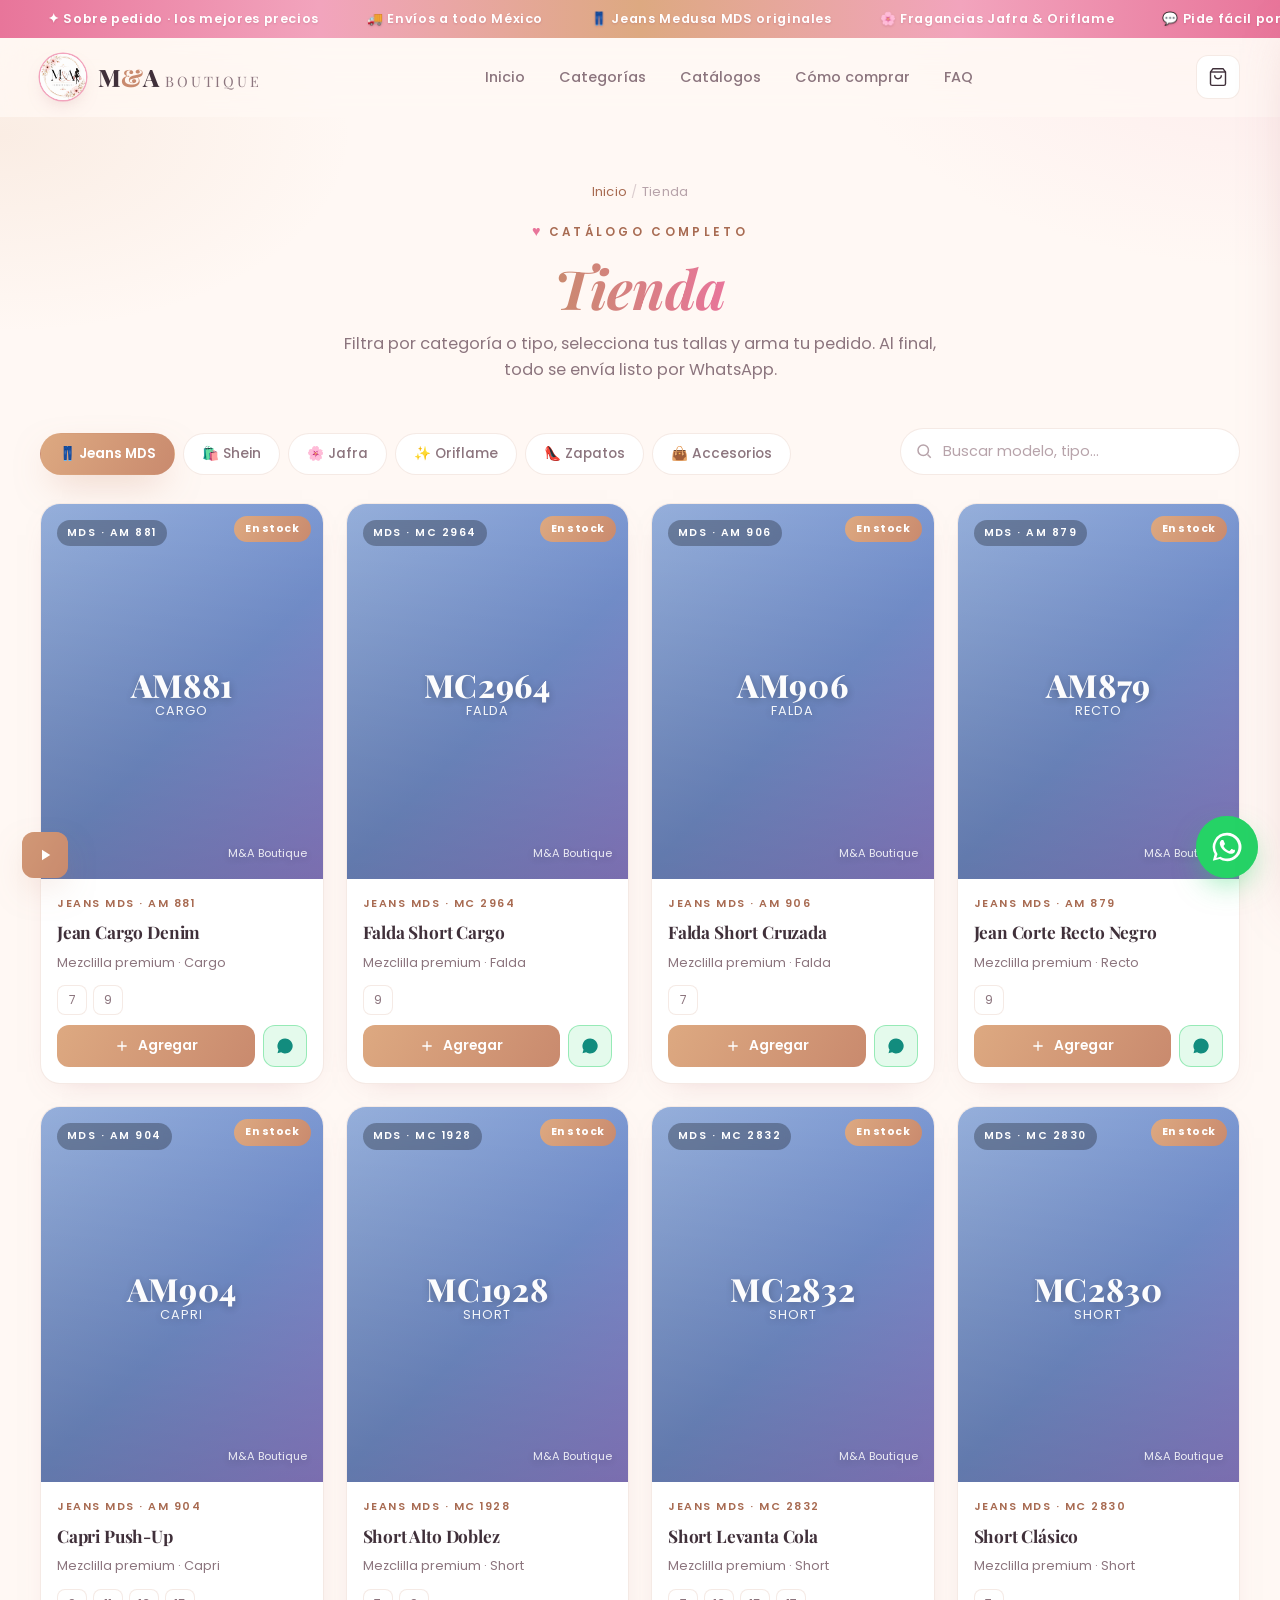
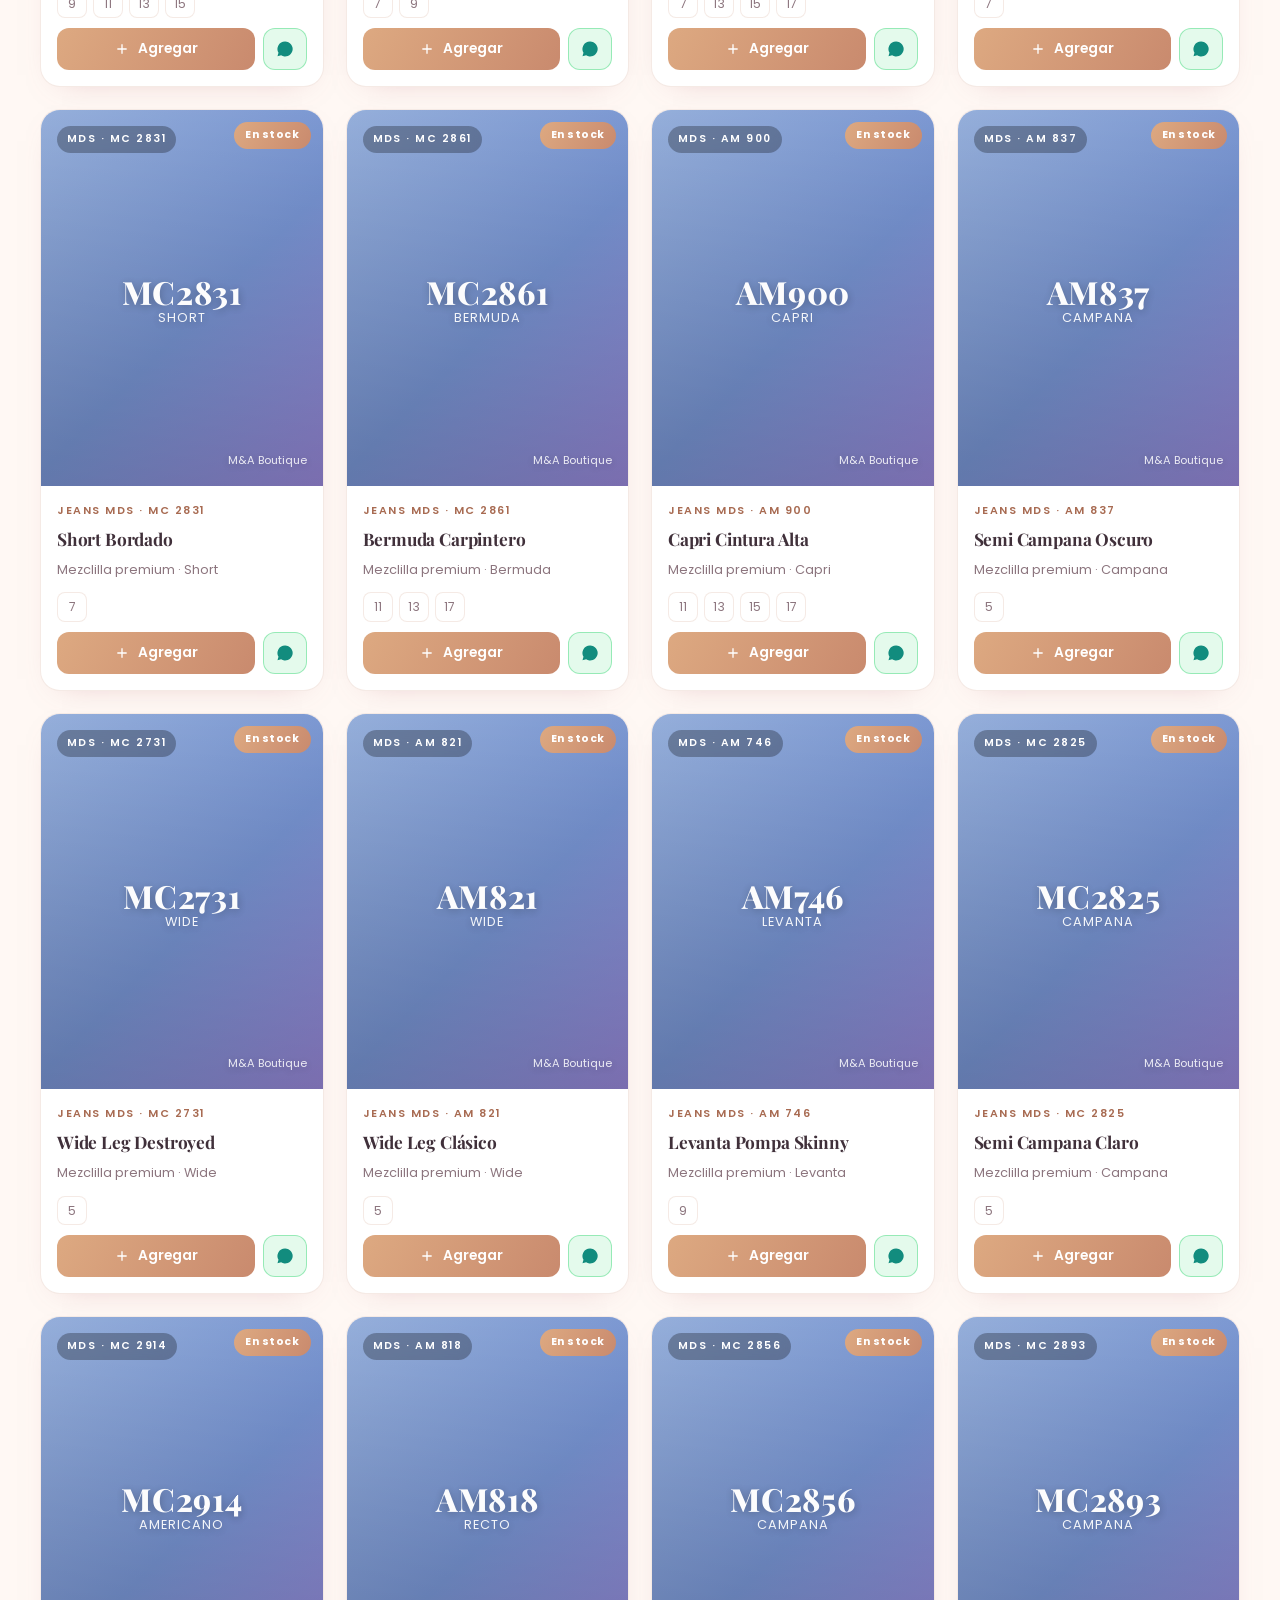
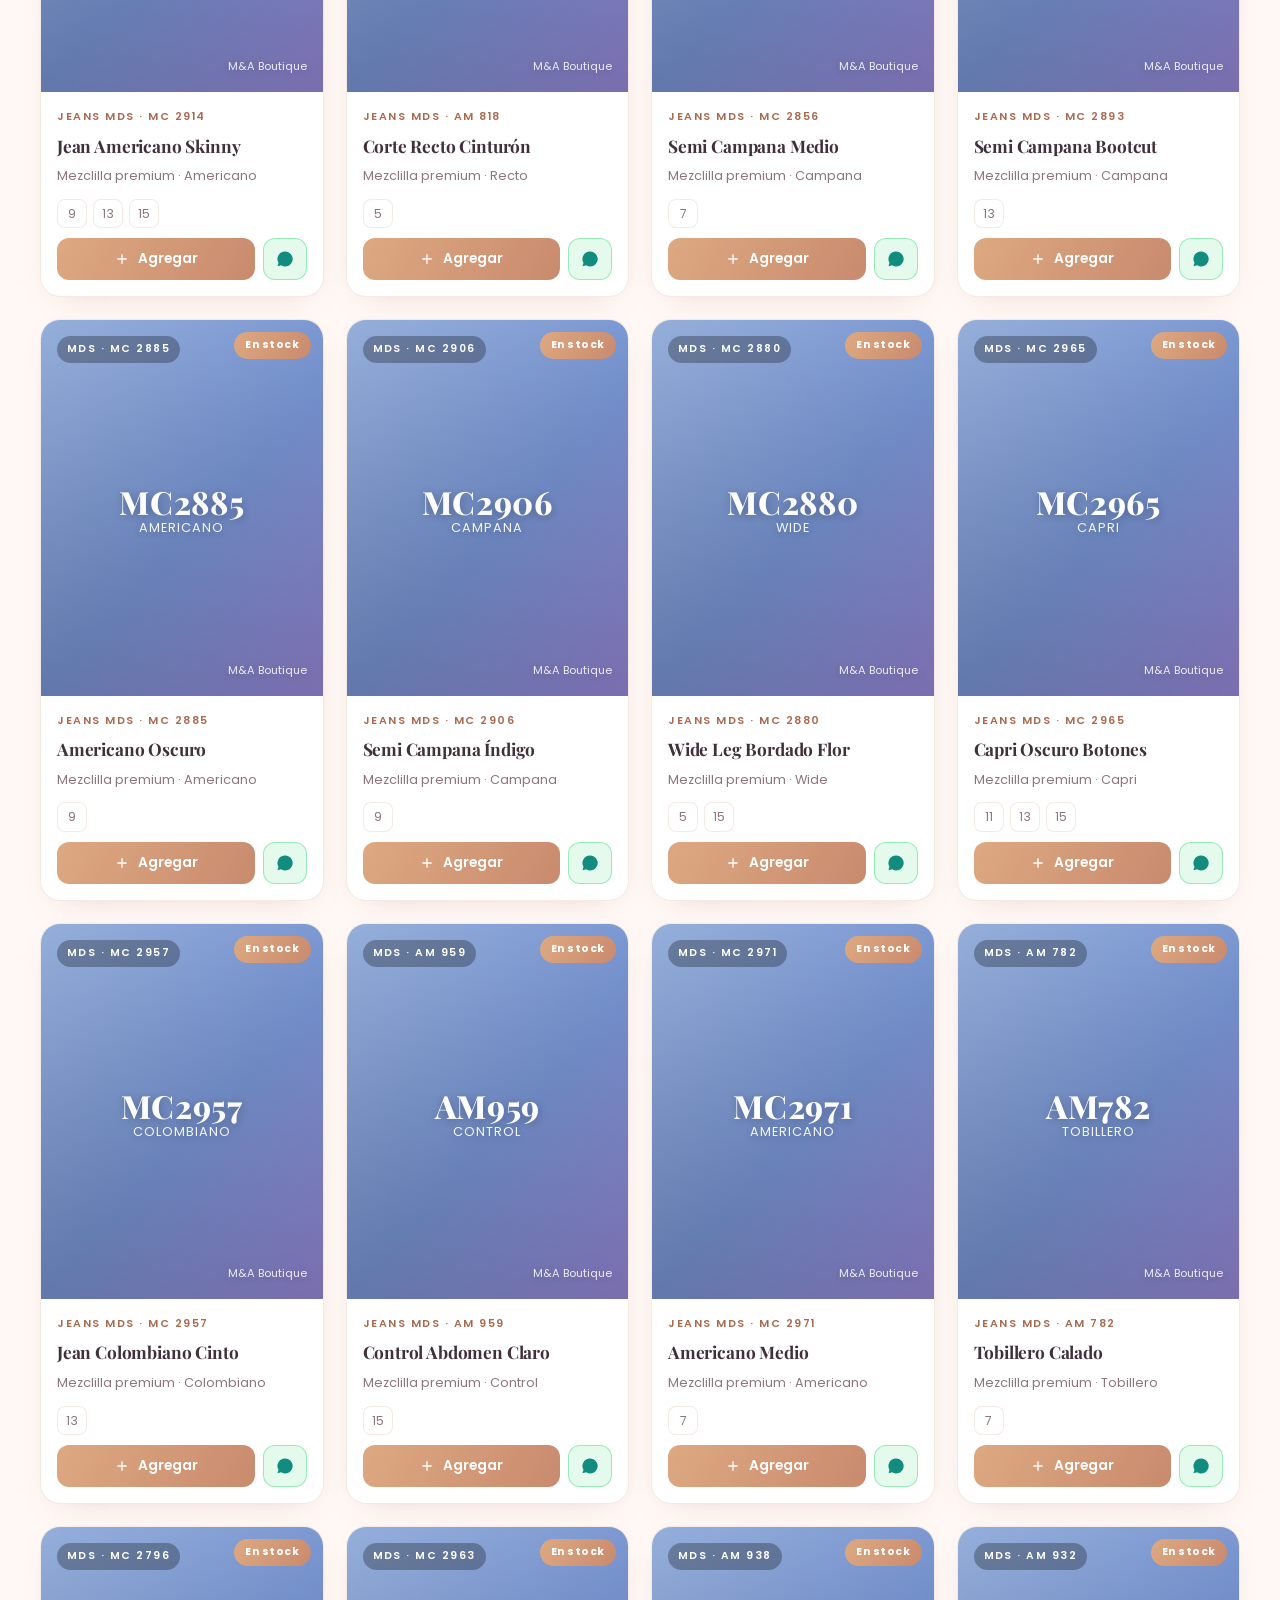
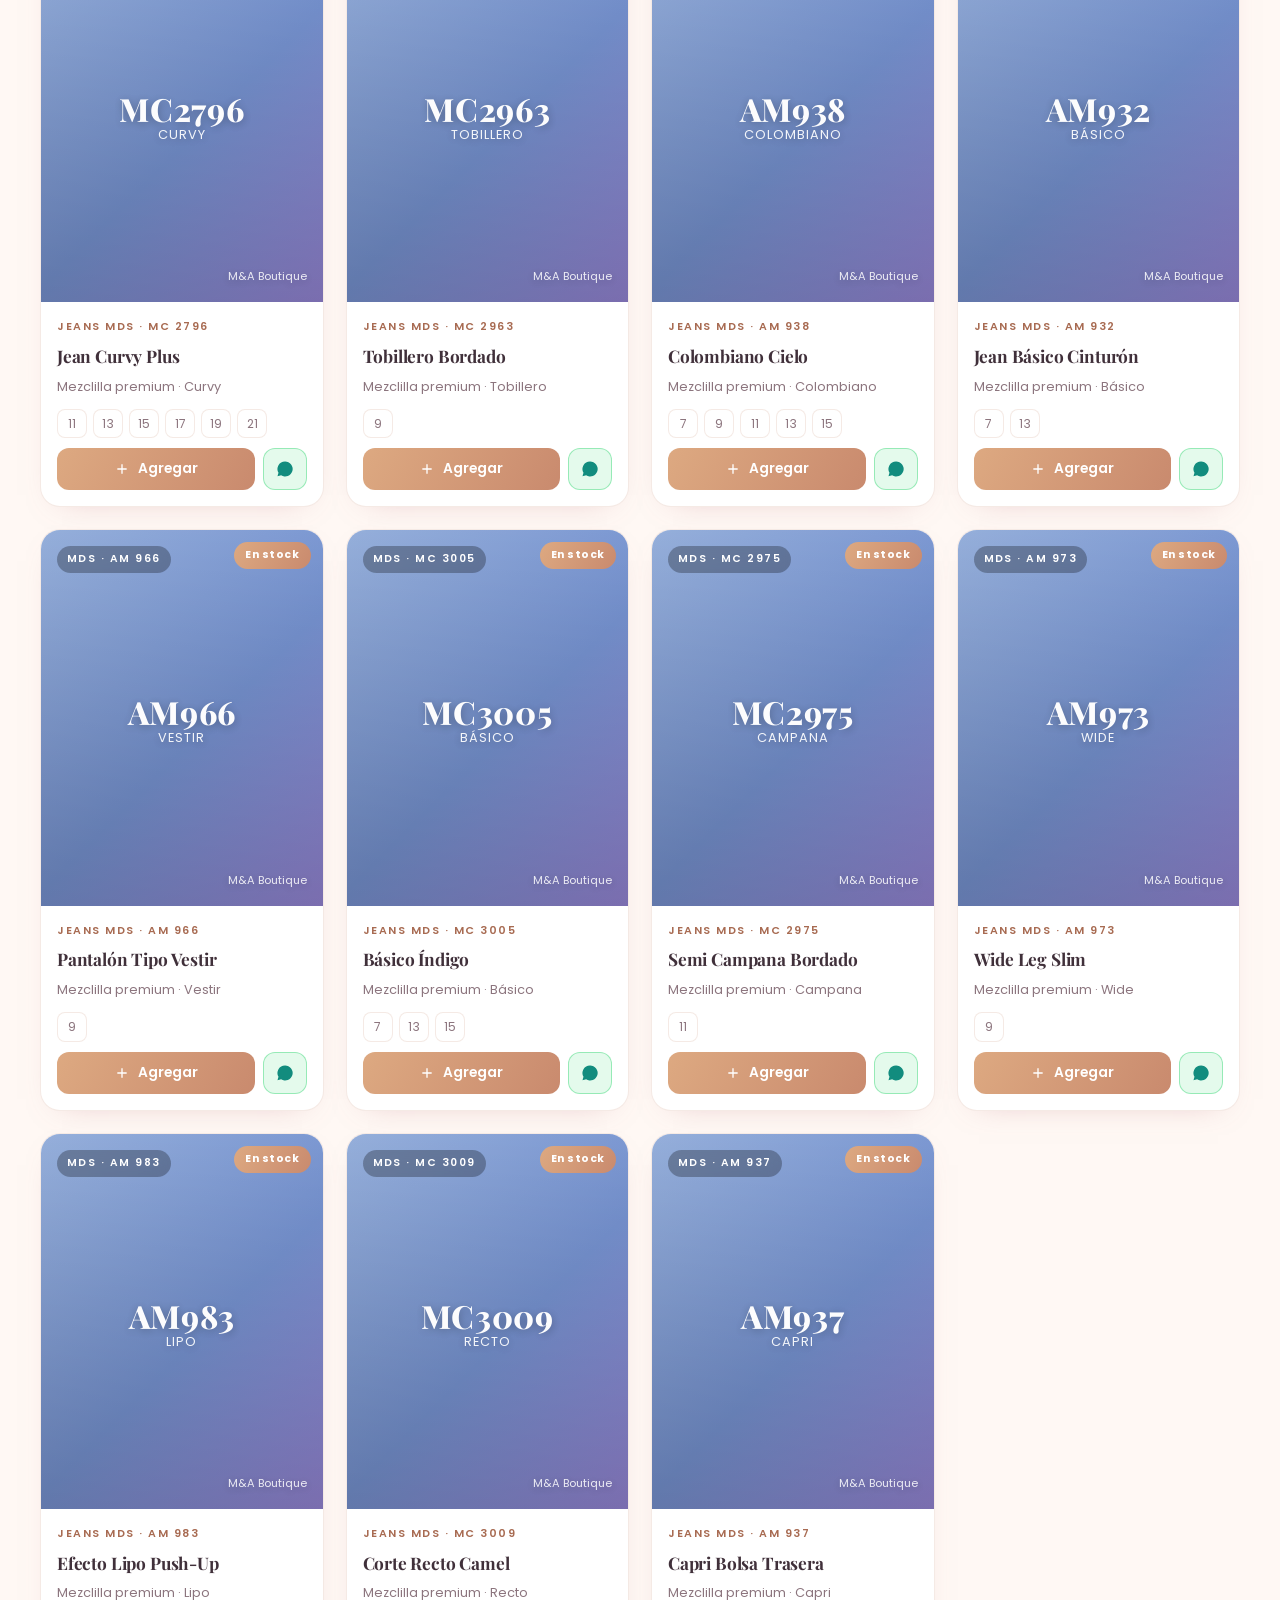
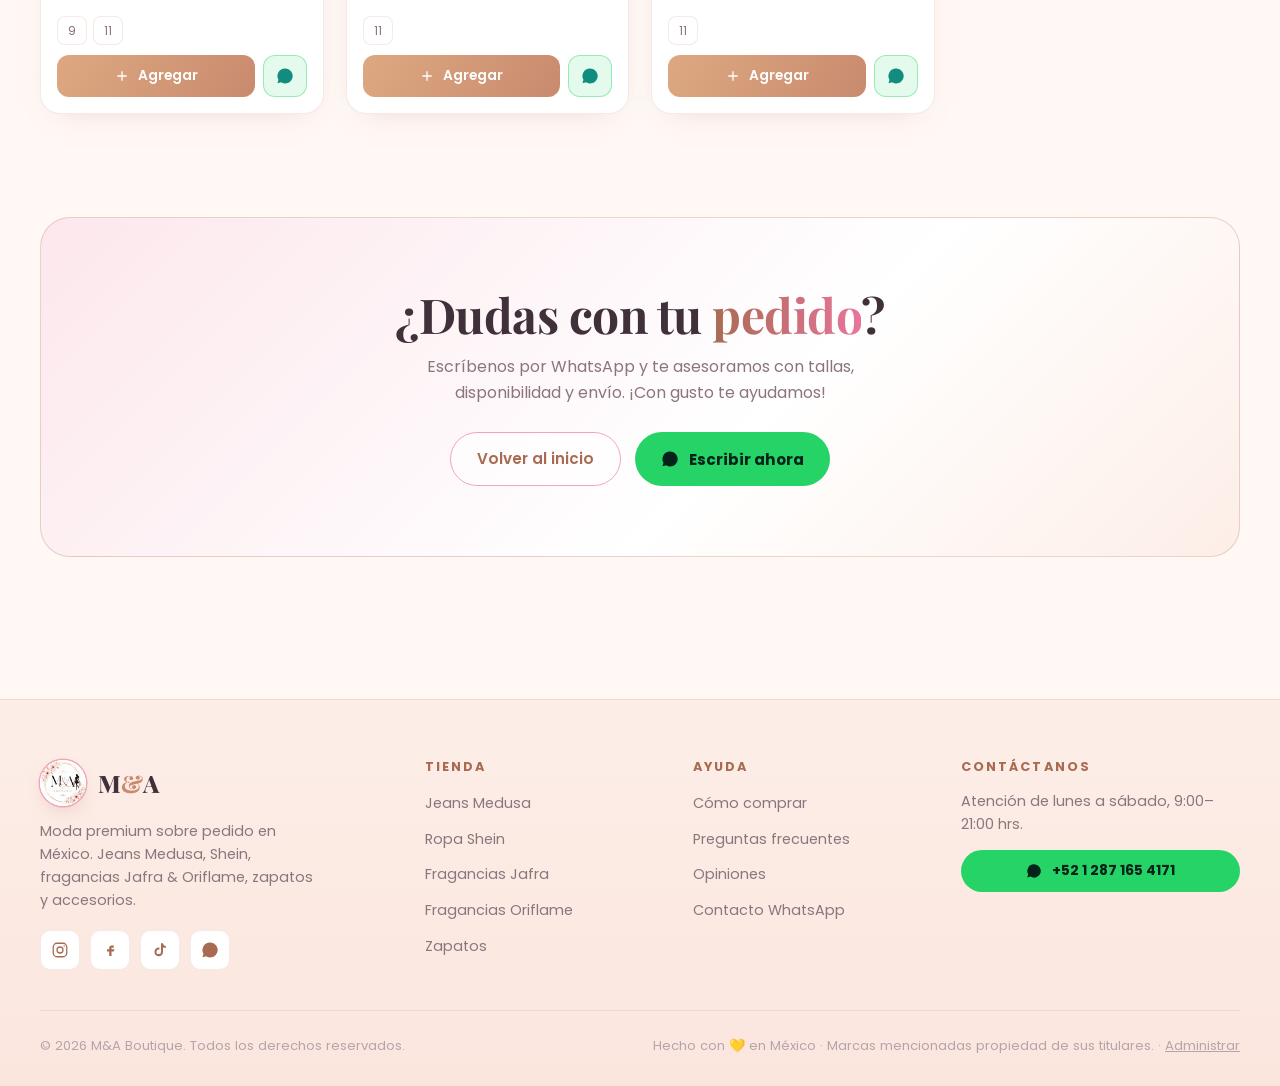
==== commit 8a269797: "Dashboard admin + API Cloudflare (KV/R2) + catálogos PDF - admin.html + admin.js: panel protegido po" ====
--- a/tienda.html
+++ b/tienda.html
@@ -69,6 +69,7 @@
     <nav class="nav__links" aria-label="Principal">
       <a href="index.html">Inicio</a>
       <a href="index.html#categorias">Categorías</a>
+      <a href="index.html#catalogos">Catálogos</a>
       <a href="index.html#comprar">Cómo comprar</a>
       <a href="index.html#faq">FAQ</a>
     </nav>
@@ -89,6 +90,7 @@
   <button class="mm-close" id="mmClose" aria-label="Cerrar">&times;</button>
   <a href="index.html">Inicio</a>
   <a href="index.html#categorias">Categorías</a>
+  <a href="index.html#catalogos">Catálogos</a>
   <a href="index.html#comprar">Cómo comprar</a>
   <a href="index.html#faq">FAQ</a>
 </div>
@@ -181,7 +183,7 @@
     </div>
     <div class="footer__bar">
       <span>© <span id="year"></span> M&A Boutique. Todos los derechos reservados.</span>
-      <span>Hecho con 💛 en México · Marcas mencionadas propiedad de sus titulares.</span>
+      <span>Hecho con 💛 en México · Marcas mencionadas propiedad de sus titulares. · <a href="admin.html" style="color:inherit;text-decoration:underline">Administrar</a></span>
     </div>
   </div>
 </footer>
--- a/assets/css/styles.css
+++ b/assets/css/styles.css
@@ -558,6 +558,78 @@
 .mobile-menu a{font-family:var(--font-display);font-size:1.8rem;padding:14px 0;border-bottom:1px solid var(--line)}
 .mobile-menu .mm-close{position:absolute;top:24px;right:24px;font-size:2rem;color:var(--muted)}
 
+/* -------------------- Catálogos PDF -------------------- */
+.catalogs{display:grid;grid-template-columns:repeat(auto-fill,minmax(290px,1fr));gap:18px;margin-top:40px}
+.cat-pdf{display:flex;align-items:center;gap:16px;background:var(--surface);border:1px solid var(--line);border-radius:var(--radius);padding:20px;transition:.4s var(--ease);box-shadow:0 12px 34px -26px rgba(183,110,121,.5)}
+.cat-pdf:hover{transform:translateY(-4px);border-color:var(--rose);box-shadow:var(--shadow)}
+.cat-pdf__ic{font-size:1.8rem;width:56px;height:56px;display:grid;place-items:center;border-radius:14px;background:linear-gradient(135deg,var(--blush),#fff);border:1px solid var(--line-strong);flex-shrink:0}
+.cat-pdf__body{flex:1;min-width:0}
+.cat-pdf__body h3{font-family:var(--font-display);font-size:1.15rem;line-height:1.15}
+.cat-pdf__body span{font-size:.78rem;color:var(--muted)}
+
+/* Visor PDF */
+.pdf-modal{position:fixed;inset:0;z-index:120;display:none;align-items:center;justify-content:center;padding:20px}
+.pdf-modal.show{display:flex}
+.pdf-modal__bg{position:absolute;inset:0;background:rgba(64,48,58,.6);backdrop-filter:blur(4px)}
+.pdf-modal__box{position:relative;width:min(900px,100%);height:min(88vh,100%);background:var(--surface);border-radius:var(--radius);overflow:hidden;display:flex;flex-direction:column;box-shadow:var(--shadow);border:1px solid var(--line-strong)}
+.pdf-modal__head{display:flex;align-items:center;justify-content:space-between;gap:10px;padding:12px 16px;border-bottom:1px solid var(--line);font-family:var(--font-display);font-size:1.05rem}
+.pdf-modal__actions{display:flex;align-items:center;gap:10px}
+.pdf-modal iframe{flex:1;width:100%;border:0;background:#fff}
+
+/* -------------------- Dashboard (admin) -------------------- */
+body.admin{background:var(--bg-2)}
+.admin-login{min-height:100vh;display:grid;place-items:center;padding:24px}
+.admin-card{width:min(400px,100%);background:var(--surface);border:1px solid var(--line);border-radius:var(--radius-lg);padding:34px;box-shadow:var(--shadow);text-align:center}
+.admin-card .brand__logo{display:block;width:130px;height:130px;margin:0 auto 10px;background:none;box-shadow:none;border-radius:0}
+.admin-card .brand__logo img{object-fit:contain;transform:none}
+.admin-card h1{font-size:1.6rem;margin-bottom:6px}
+.admin-card .sub{color:var(--muted);font-size:.9rem;margin-bottom:20px}
+.admin-card input{width:100%;padding:13px 16px;border-radius:12px;border:1px solid var(--line);background:#fff;font-family:inherit;font-size:.95rem}
+.admin-card input:focus{outline:none;border-color:var(--rose)}
+.admin-card .err{color:var(--rose-2);font-size:.85rem;min-height:1.2em;margin-top:10px}
+.admin-app{max-width:1100px;margin:0 auto;padding:16px 20px 60px}
+.admin-top{position:sticky;top:0;z-index:10;display:flex;align-items:center;justify-content:space-between;gap:16px;flex-wrap:wrap;background:var(--bg-2);padding:14px 2px;border-bottom:1px solid var(--line);margin-bottom:16px}
+.admin-top .brand{display:flex;align-items:center;gap:10px;font-family:var(--font-display);font-size:1.25rem}
+.admin-top .actions{display:flex;gap:8px;align-items:center;flex-wrap:wrap}
+.admin-top .save-state{font-size:.78rem;color:var(--muted);margin-right:4px}
+.admin-tabs{display:flex;gap:8px;margin-bottom:18px}
+.admin-tabs button{padding:9px 18px;border-radius:999px;border:1px solid var(--line);background:#fff;color:var(--muted);font-weight:600;font-size:.88rem;transition:.2s;cursor:pointer}
+.admin-tabs button.active{background:linear-gradient(120deg,var(--gold-2),var(--gold));color:#fff;border-color:transparent}
+.admin-toolbar{display:flex;gap:10px;flex-wrap:wrap;align-items:center;margin-bottom:16px}
+.admin-toolbar select,.admin-toolbar input{padding:10px 14px;border-radius:10px;border:1px solid var(--line);background:#fff;font-family:inherit;font-size:.88rem}
+.admin-toolbar input{flex:1;min-width:160px}
+.admin-list{display:grid;gap:10px}
+.arow{display:flex;align-items:center;gap:14px;background:var(--surface);border:1px solid var(--line);border-radius:14px;padding:12px 14px}
+.arow__thumb{width:52px;height:66px;border-radius:8px;overflow:hidden;flex-shrink:0;background:linear-gradient(135deg,var(--blush),#fff);display:grid;place-items:center;font-size:.58rem;color:var(--muted);position:relative;text-align:center}
+.arow__thumb img{position:absolute;inset:0;width:100%;height:100%;object-fit:cover}
+.arow__info{flex:1;min-width:0}
+.arow__info b{font-family:var(--font-display);font-size:1rem;display:block;line-height:1.2}
+.arow__info .tag{font-size:.64rem;letter-spacing:.1em;text-transform:uppercase;color:var(--gold-deep);font-weight:600}
+.arow__info .meta{font-size:.76rem;color:var(--muted)}
+.arow__actions{display:flex;gap:6px;flex-shrink:0}
+.mini{padding:7px 12px;border-radius:9px;border:1px solid var(--line);background:#fff;font-size:.8rem;font-weight:600;transition:.2s;cursor:pointer}
+.mini:hover{border-color:var(--rose)}
+.mini.danger{color:var(--rose-2)}
+.mini.danger:hover{background:var(--blush)}
+.admin-empty{text-align:center;color:var(--muted);padding:40px 10px}
+.admin-modal{position:fixed;inset:0;z-index:130;display:none;align-items:center;justify-content:center;padding:20px}
+.admin-modal.show{display:flex}
+.admin-modal__bg{position:absolute;inset:0;background:rgba(64,48,58,.55);backdrop-filter:blur(4px)}
+.admin-modal__box{position:relative;width:min(560px,100%);max-height:90vh;overflow:auto;background:var(--surface);border-radius:var(--radius);padding:26px;box-shadow:var(--shadow);border:1px solid var(--line-strong)}
+.admin-modal__box h3{font-size:1.3rem;margin-bottom:16px}
+.field{margin-bottom:14px}
+.field label{display:block;font-size:.78rem;font-weight:600;color:var(--muted);margin-bottom:6px}
+.field input,.field select,.field textarea{width:100%;padding:11px 14px;border-radius:10px;border:1px solid var(--line);background:#fff;font-family:inherit;font-size:.9rem}
+.field input:focus,.field select:focus,.field textarea:focus{outline:none;border-color:var(--rose)}
+.field textarea{min-height:70px;resize:vertical}
+.field-row{display:flex;gap:14px}
+.field-row>.field{flex:1}
+.field-check{display:flex;align-items:center;gap:8px;font-size:.9rem}
+.field-check input{width:auto}
+.up-preview{width:84px;height:108px;border-radius:10px;overflow:hidden;background:var(--blush);display:grid;place-items:center;font-size:.68rem;color:var(--muted);margin-top:8px;position:relative}
+.up-preview img{position:absolute;inset:0;width:100%;height:100%;object-fit:cover}
+.modal-foot{display:flex;justify-content:flex-end;gap:10px;margin-top:20px}
+
 /* -------------------- Responsive -------------------- */
 
 /* Tablet y menores: menú hamburguesa + hero sin visual 3D */
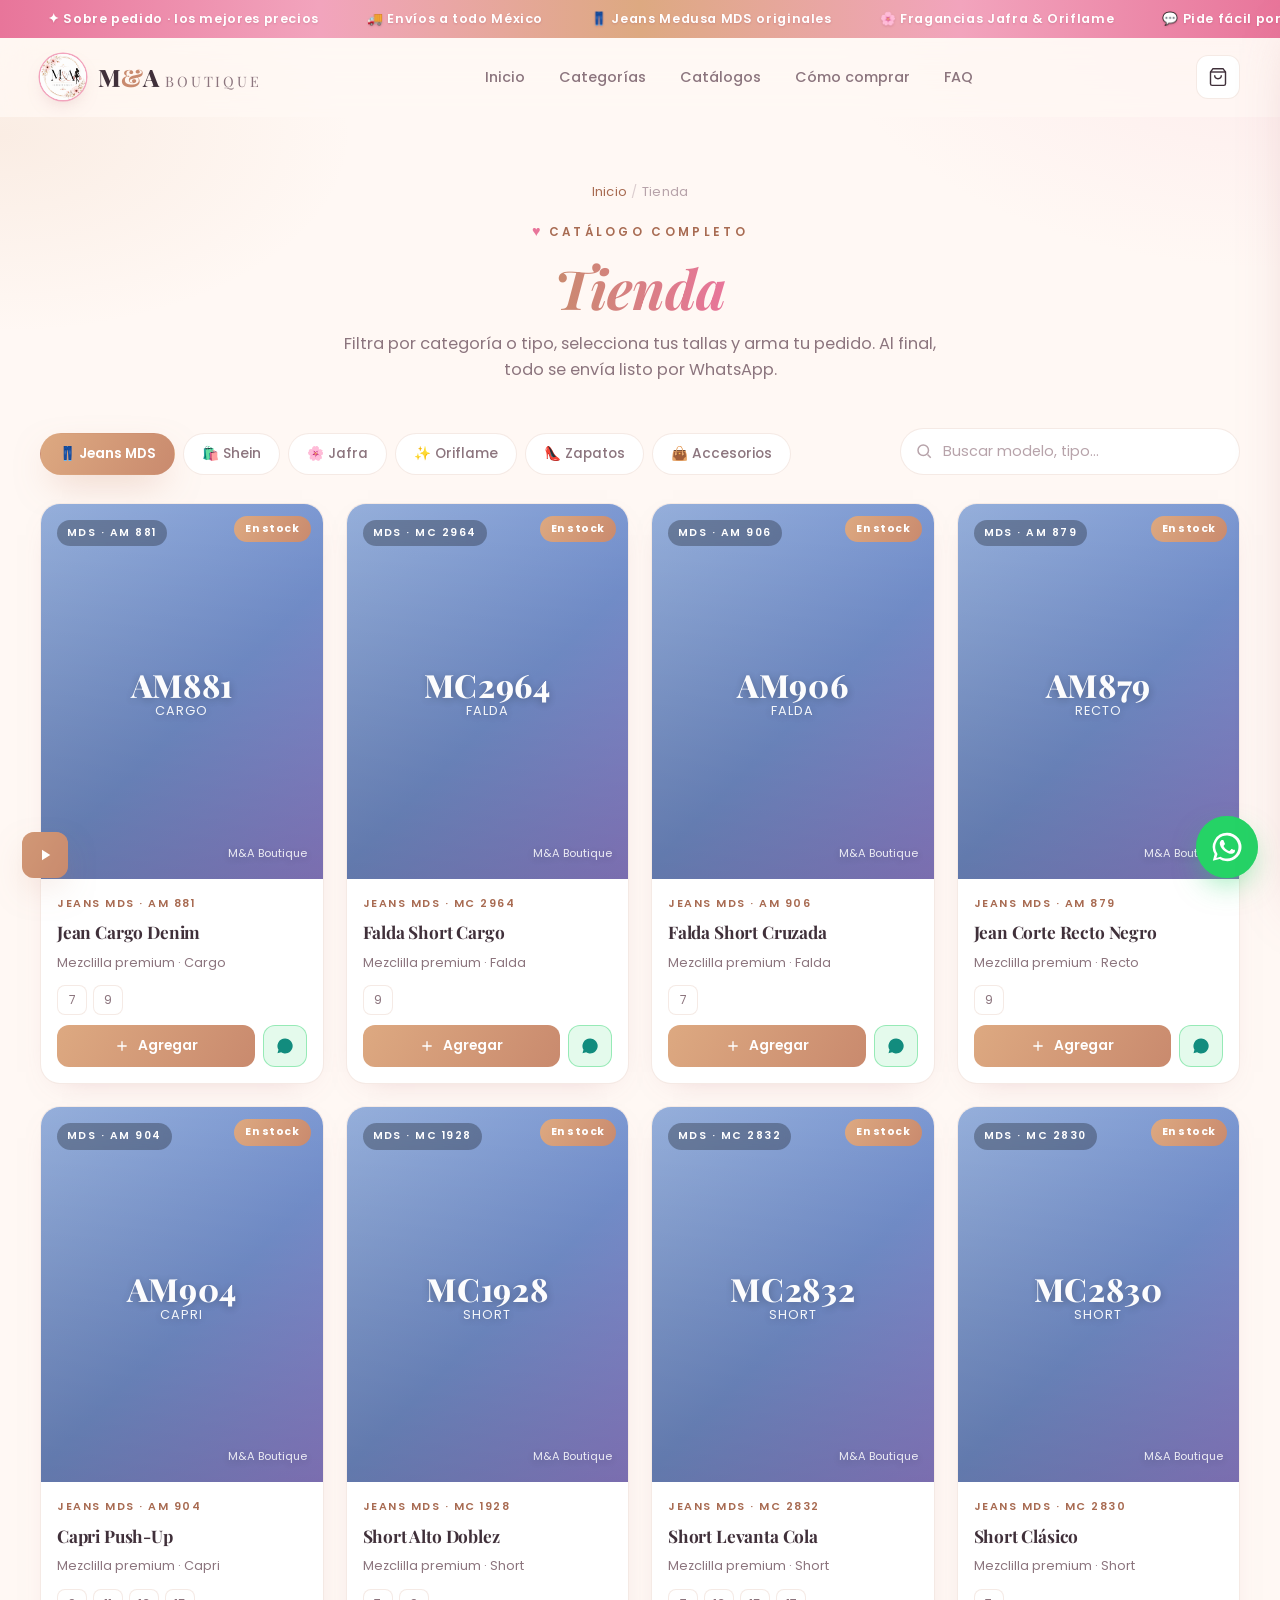
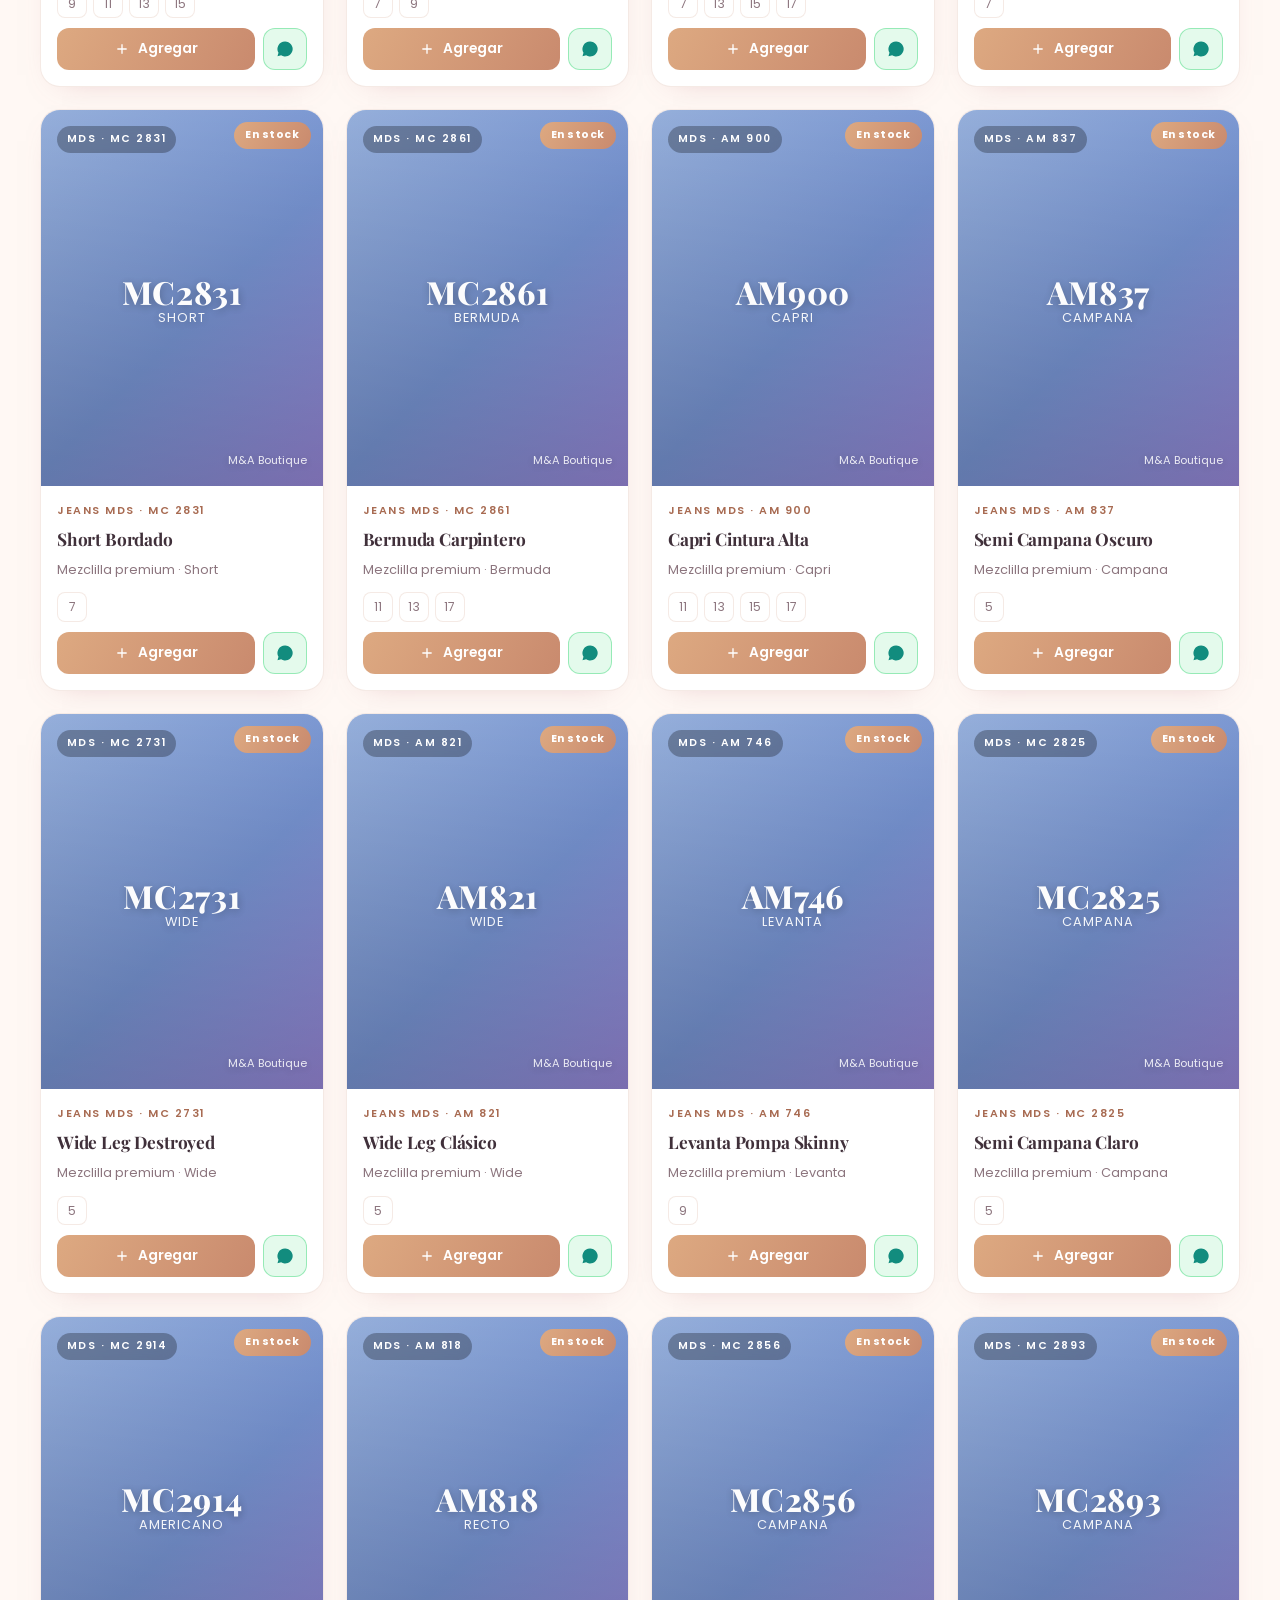
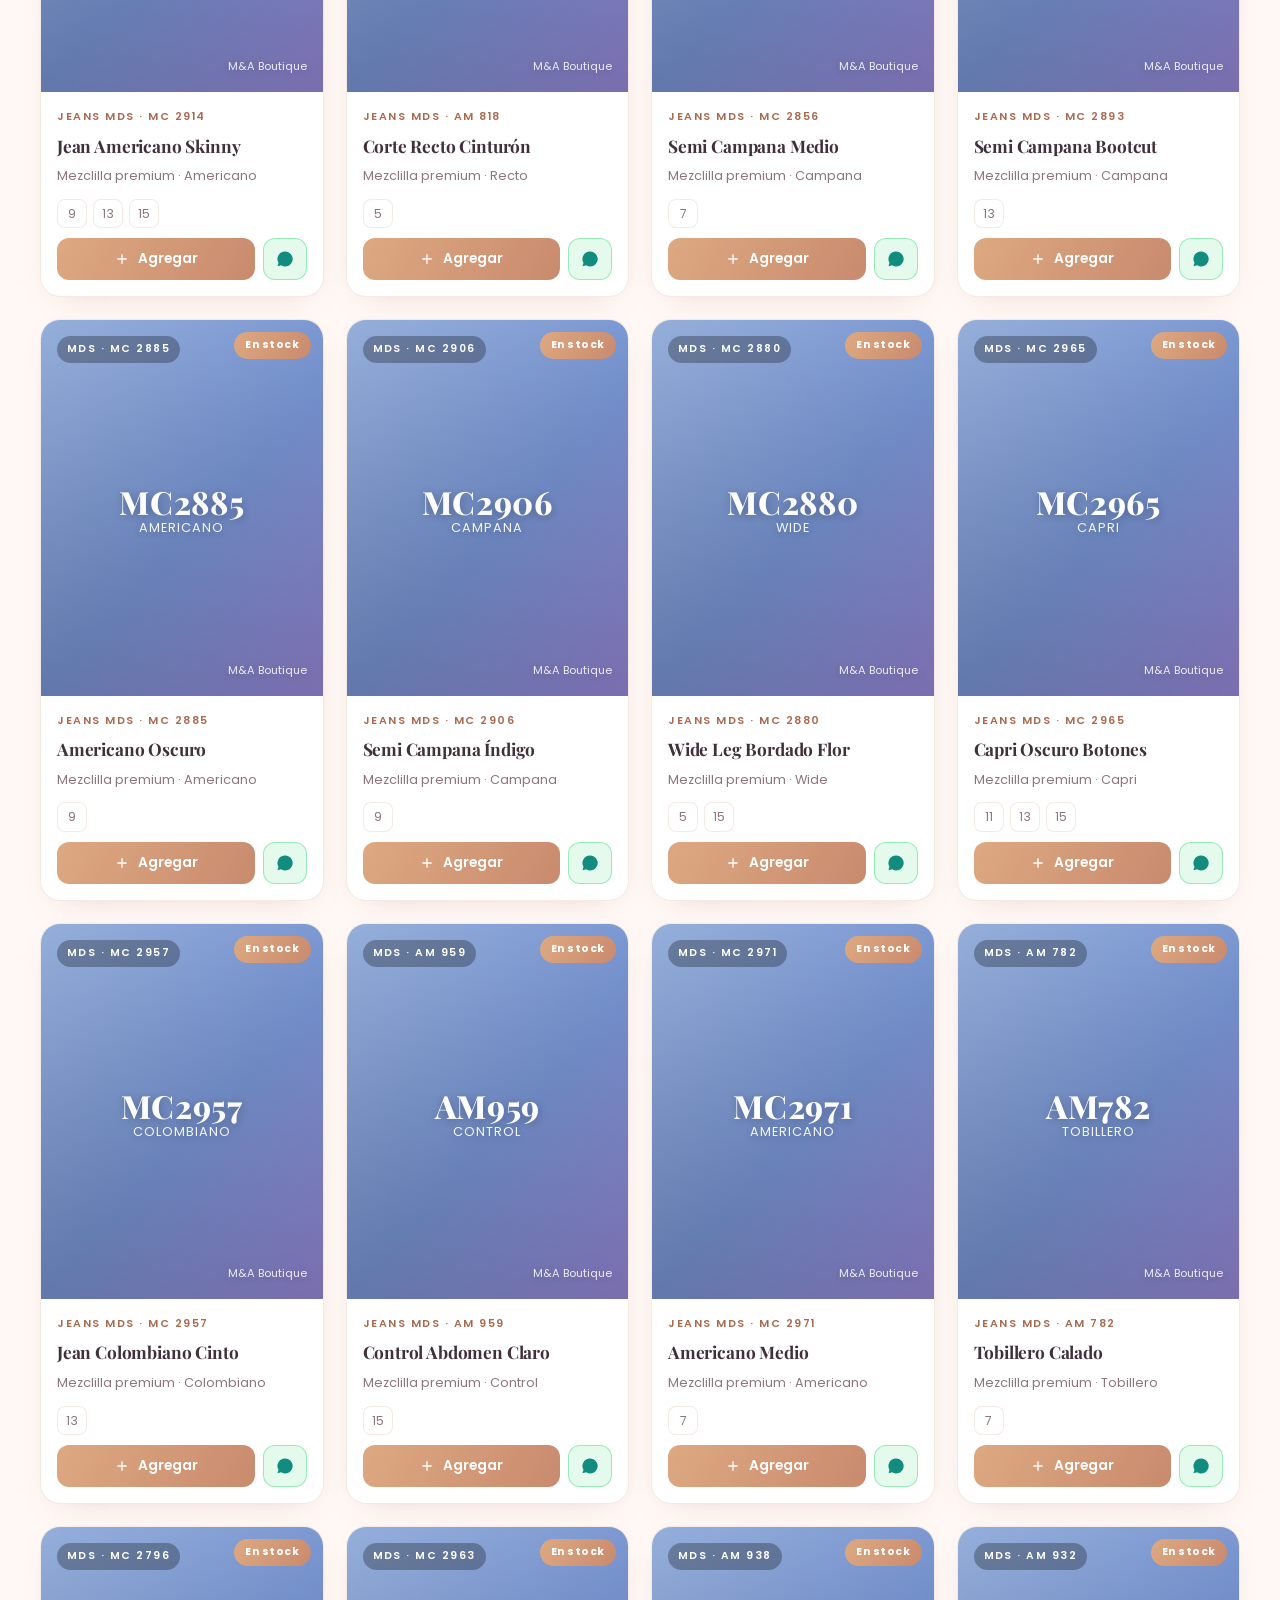
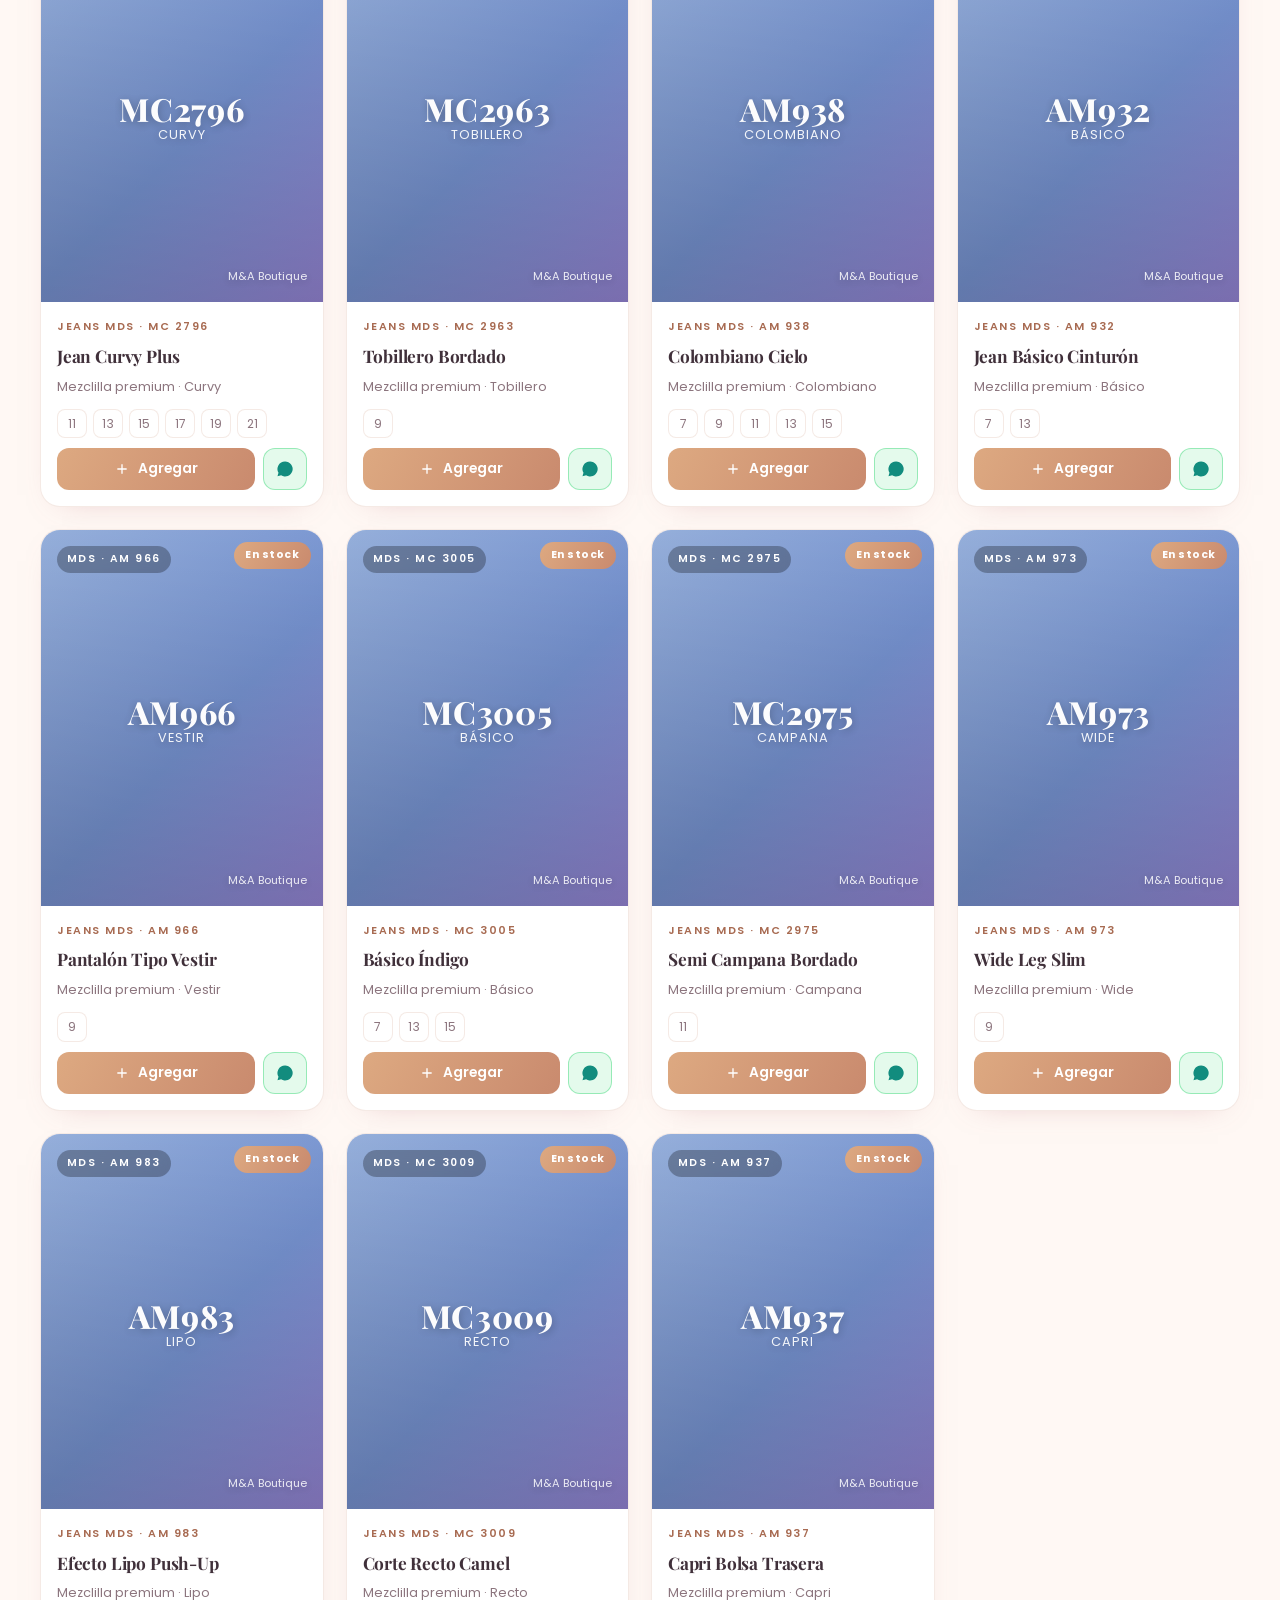
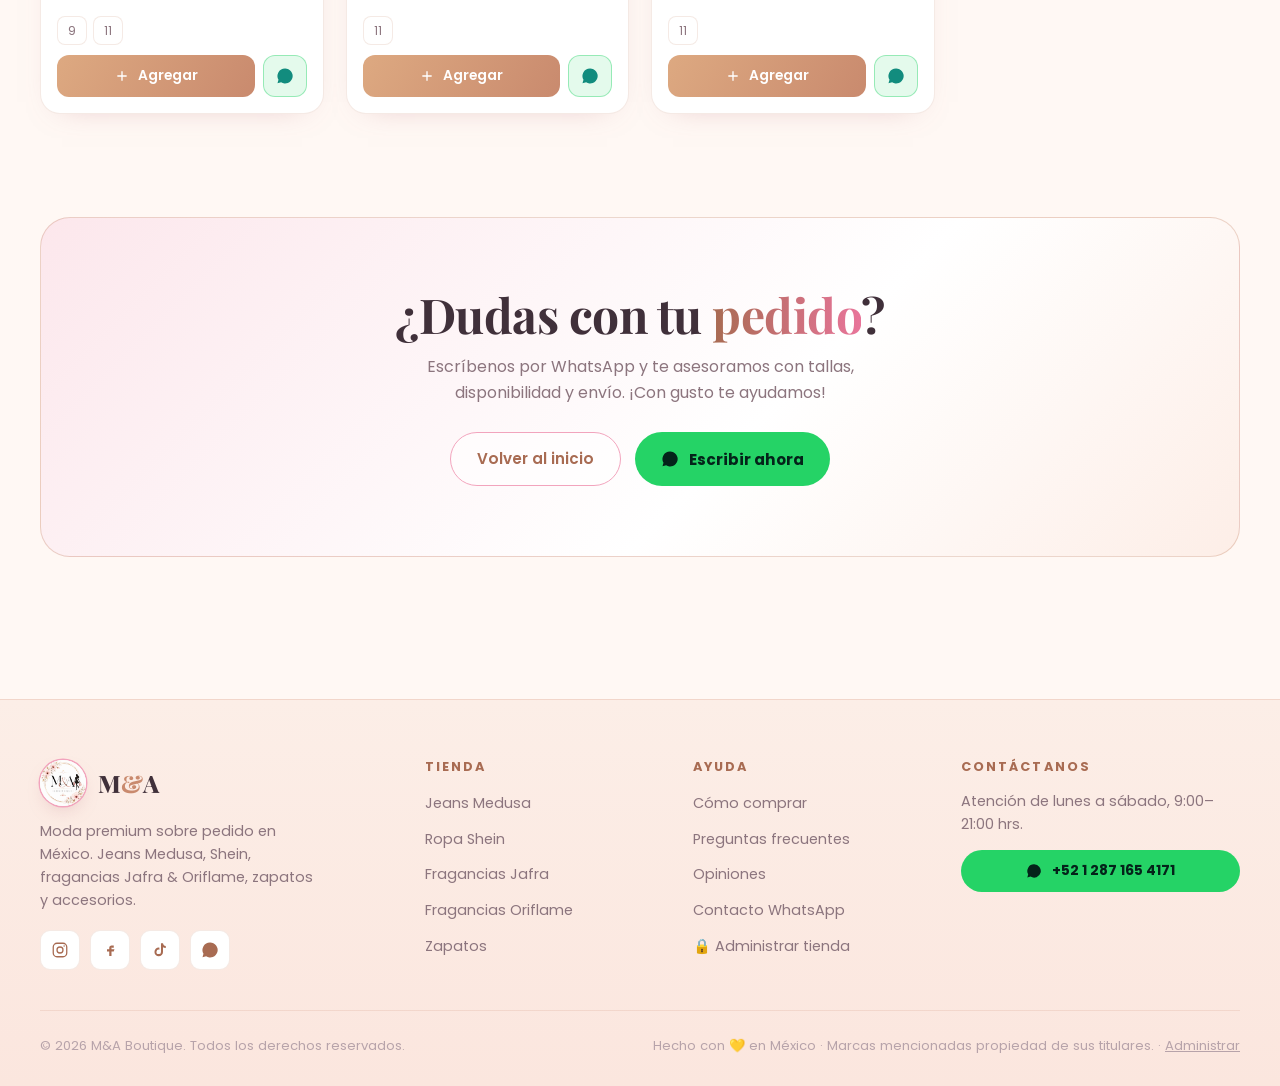
==== commit 5d9022b4: "Fix acceso al panel: enlace Administrar en lista de Ayuda + z-index sobre botón WhatsApp Co-Authored" ====
--- a/tienda.html
+++ b/tienda.html
@@ -171,6 +171,7 @@
         <li><a href="index.html#faq">Preguntas frecuentes</a></li>
         <li><a href="index.html#opiniones">Opiniones</a></li>
         <li><a href="#" id="waHelp">Contacto WhatsApp</a></li>
+        <li><a href="admin.html">🔒 Administrar tienda</a></li>
       </ul></div>
       <div>
         <h4>Contáctanos</h4>
@@ -183,7 +184,7 @@
     </div>
     <div class="footer__bar">
       <span>© <span id="year"></span> M&A Boutique. Todos los derechos reservados.</span>
-      <span>Hecho con 💛 en México · Marcas mencionadas propiedad de sus titulares. · <a href="admin.html" style="color:inherit;text-decoration:underline">Administrar</a></span>
+      <span>Hecho con 💛 en México · Marcas mencionadas propiedad de sus titulares. · <a href="admin.html" style="color:inherit;text-decoration:underline;position:relative;z-index:80">Administrar</a></span>
     </div>
   </div>
 </footer>
--- a/assets/css/styles.css
+++ b/assets/css/styles.css
@@ -49,6 +49,7 @@
 /* -------------------- Reset -------------------- */
 *,*::before,*::after{box-sizing:border-box;margin:0;padding:0}
 html{scroll-behavior:smooth;-webkit-text-size-adjust:100%;overflow-x:hidden}
+[hidden]{display:none!important}
 body{
   font-family:var(--font-body);
   background:var(--bg);
